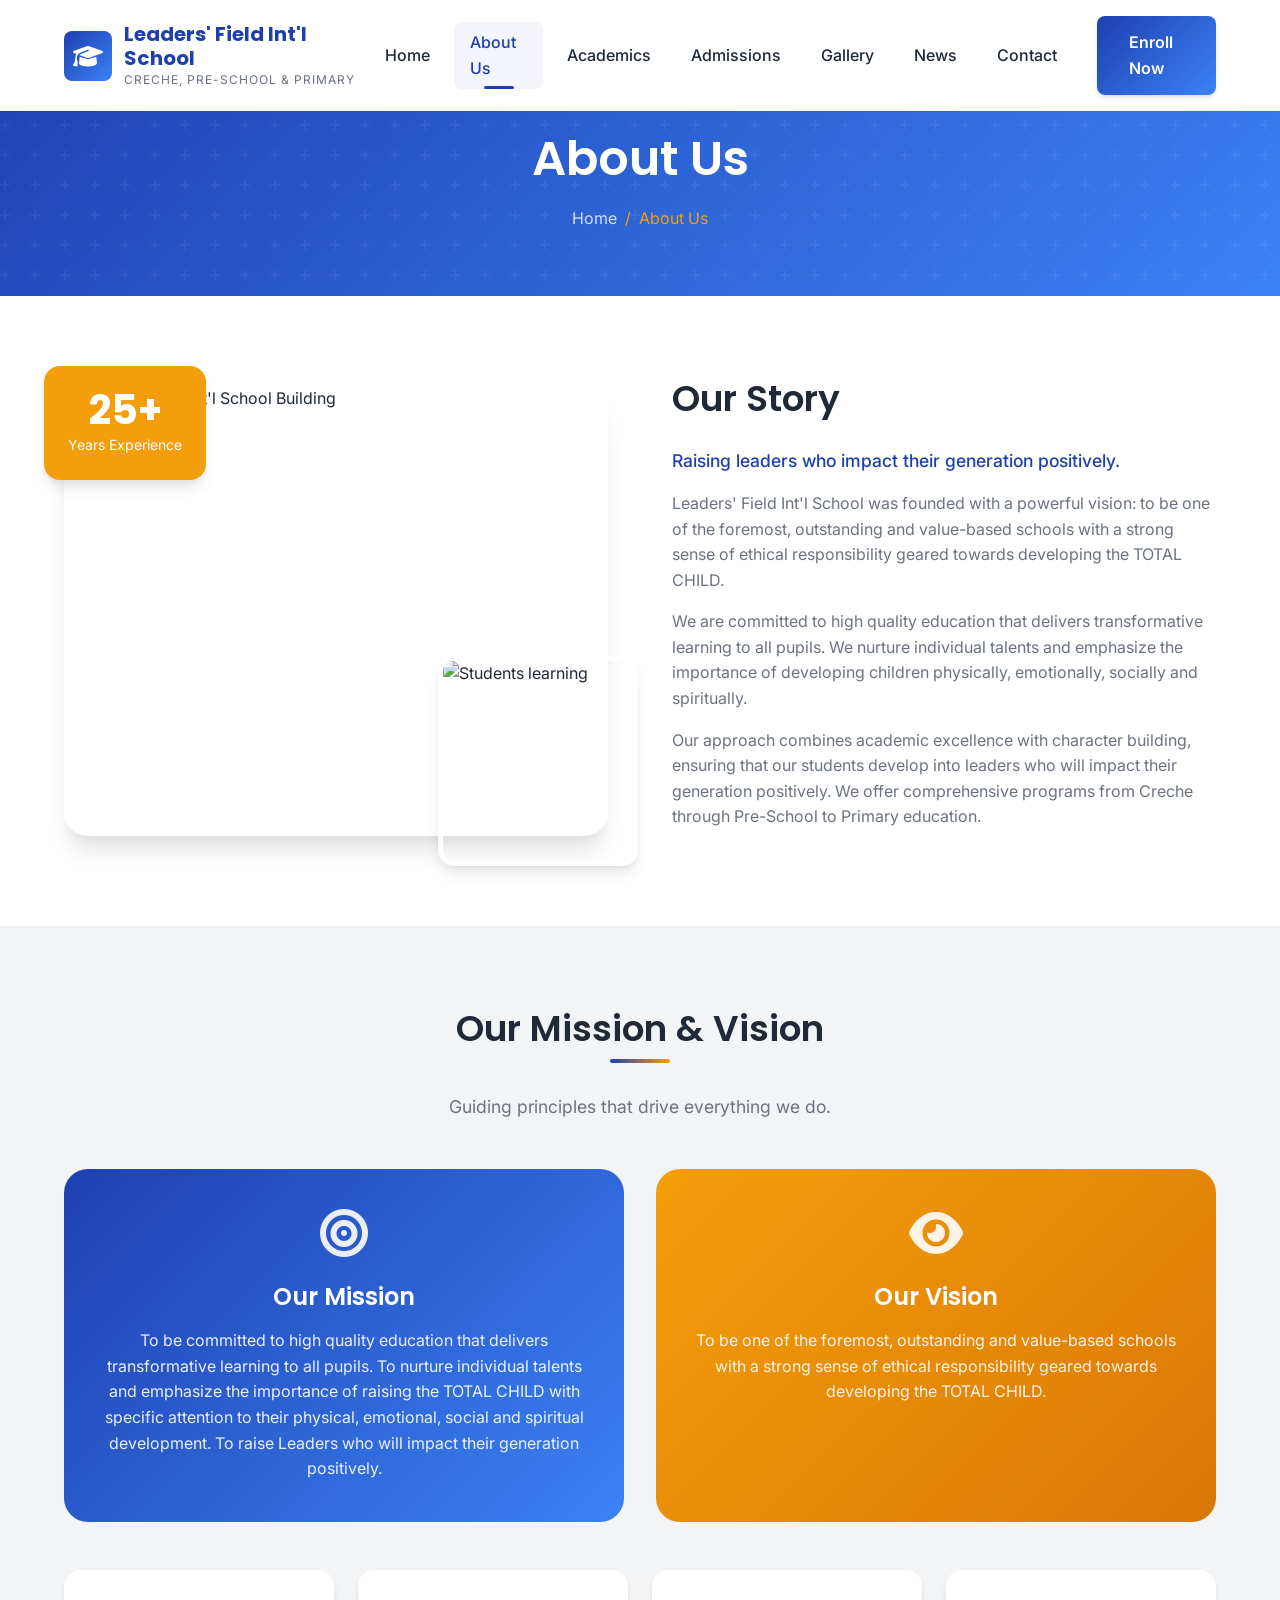
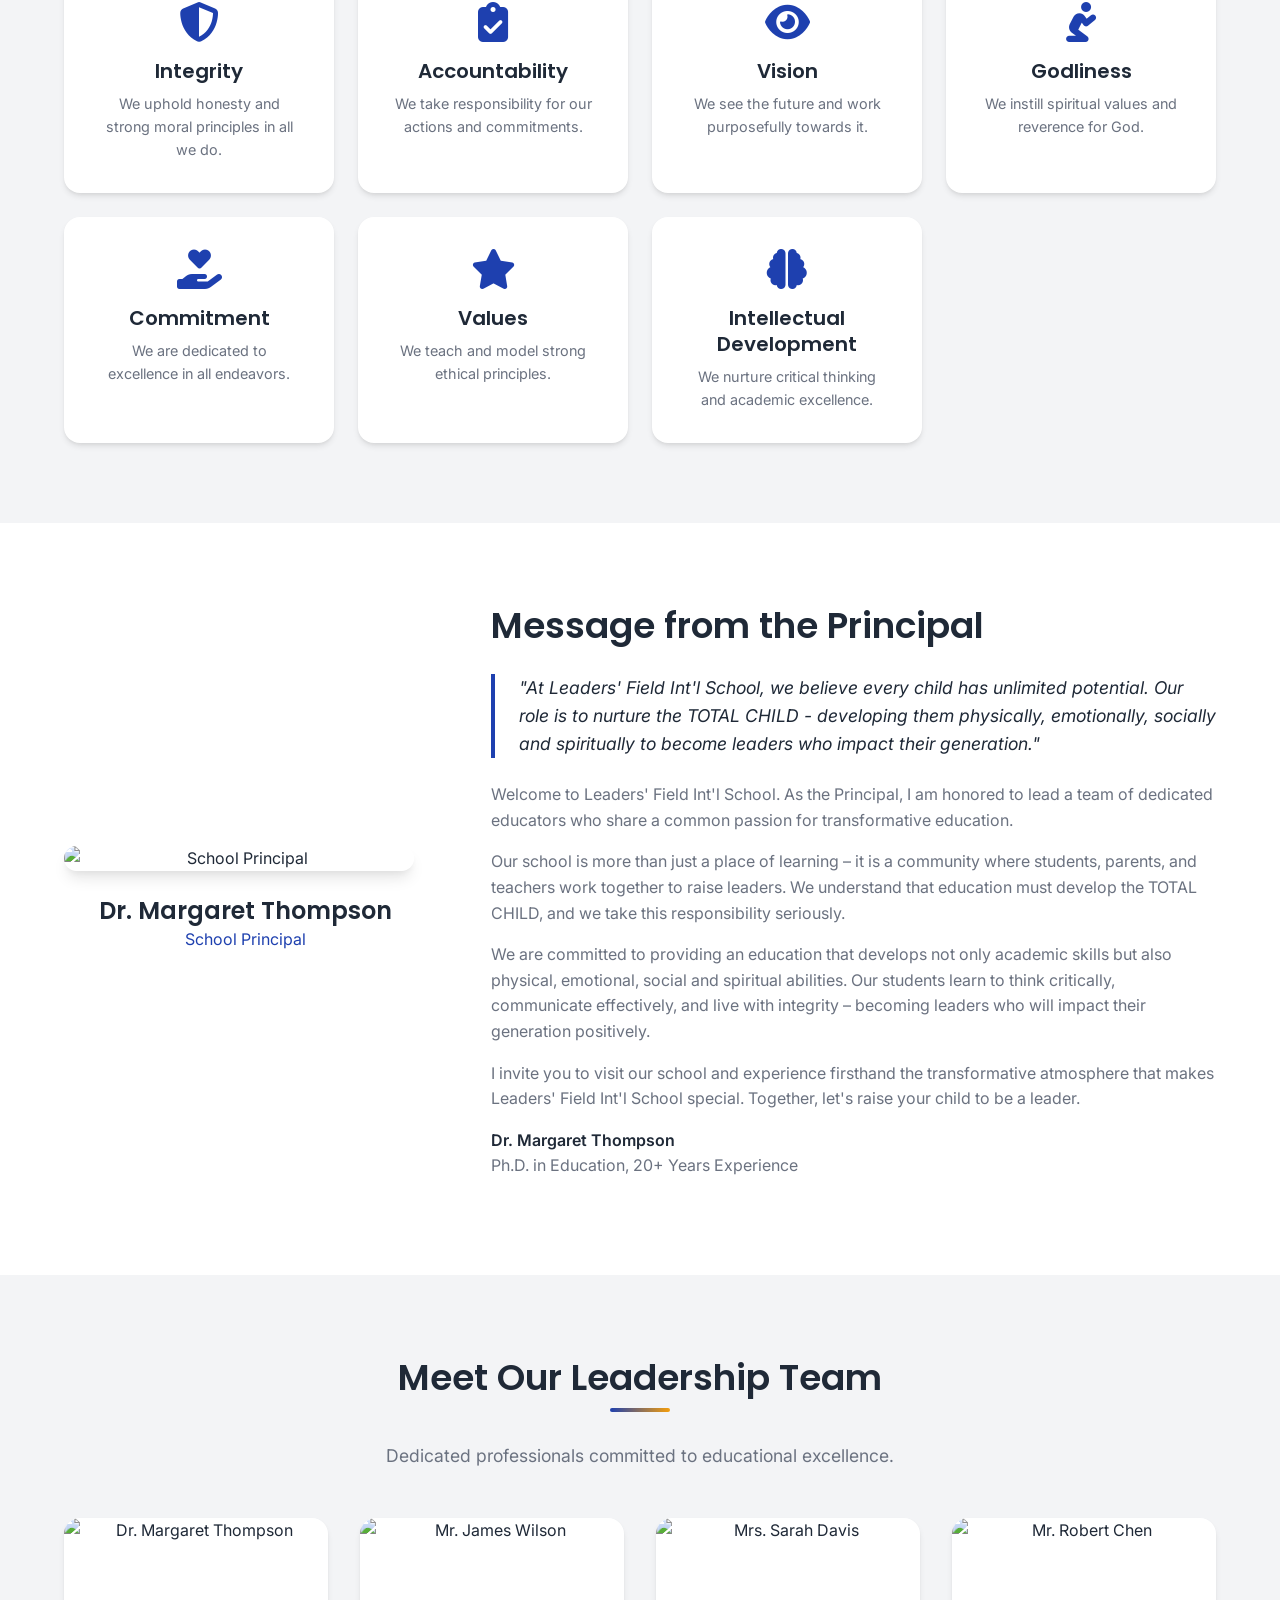
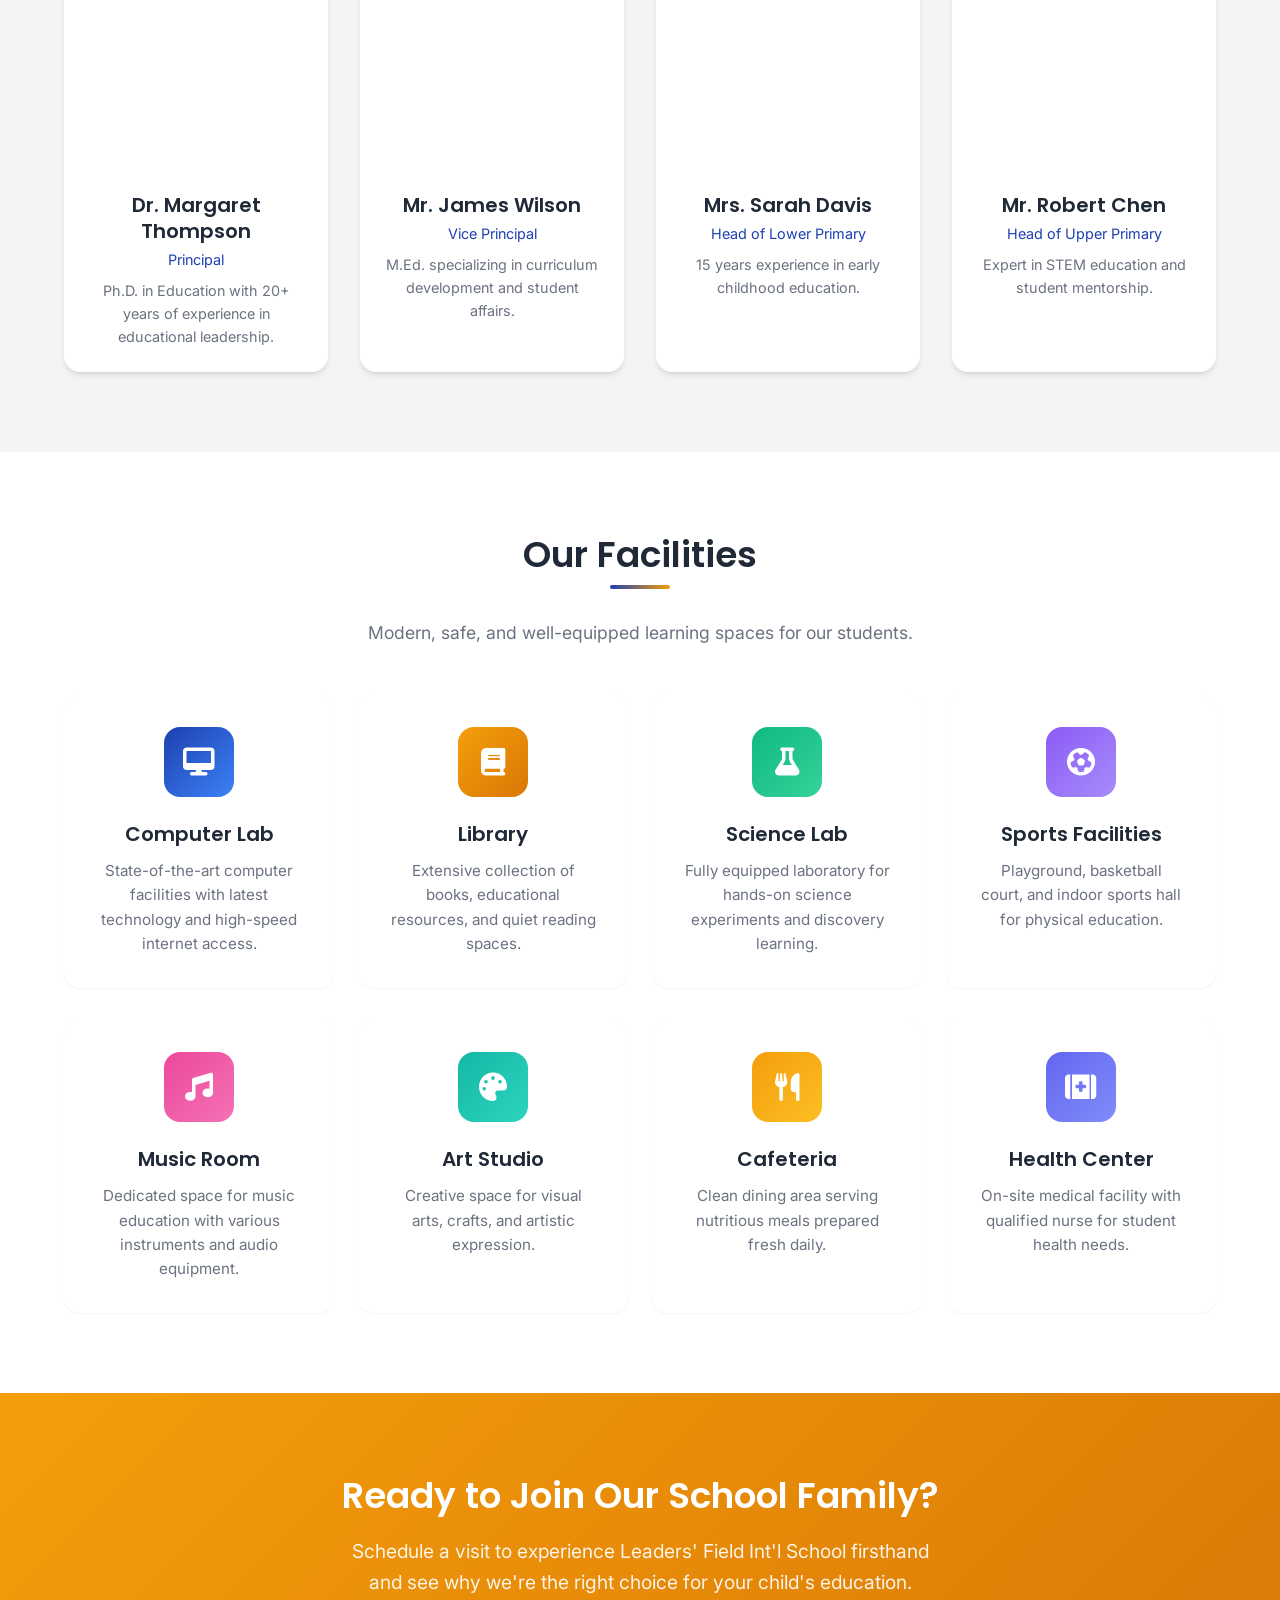
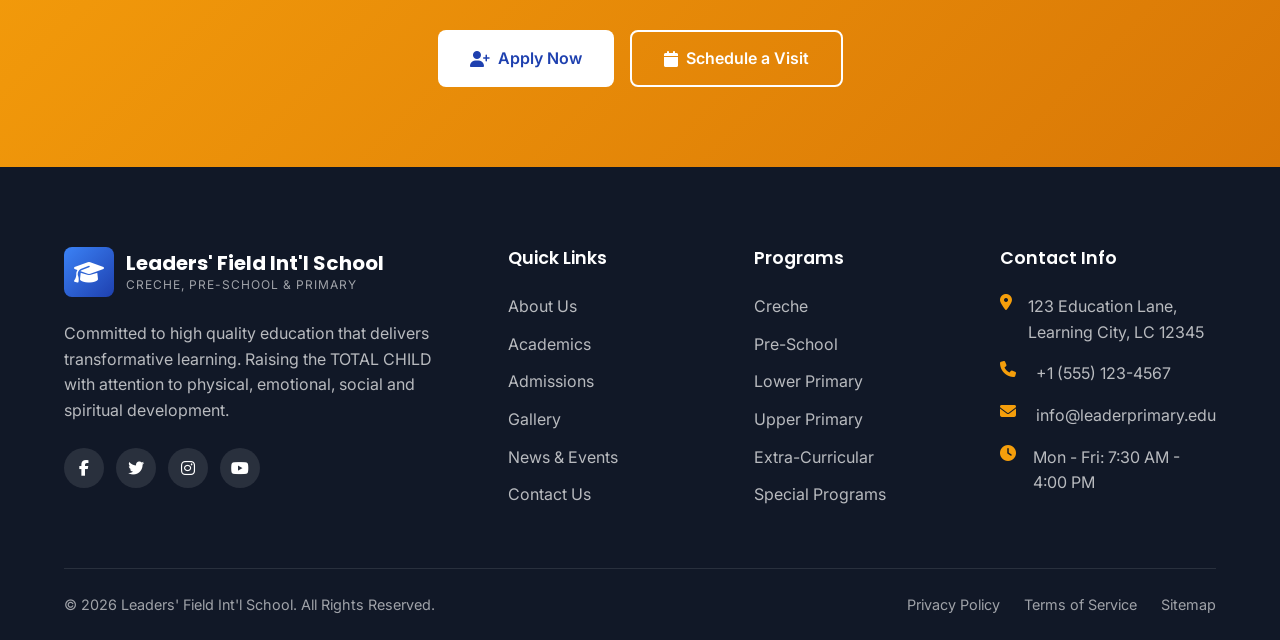
==== about.html @ 369ba378 "first commit" ====
<!DOCTYPE html>
<html lang="en">
<head>
    <meta charset="UTF-8">
    <meta name="viewport" content="width=device-width, initial-scale=1.0">
    <meta name="description" content="Learn about Leaders' Field Int'l School - Our mission, vision, core values, and commitment to developing the TOTAL CHILD.">
    
    <title>About Us - Leaders' Field Int'l School</title>
    
    <!-- Favicon -->
    <link rel="icon" type="image/png" href="data:image/svg+xml,<svg xmlns='http://www.w3.org/2000/svg' viewBox='0 0 100 100'><text y='.9em' font-size='90'>🎓</text></svg>">
    
    <!-- Google Fonts -->
    <link rel="preconnect" href="https://fonts.googleapis.com">
    <link rel="preconnect" href="https://fonts.gstatic.com" crossorigin>
    <link href="https://fonts.googleapis.com/css2?family=Inter:wght@400;500;600;700&family=Poppins:wght@400;500;600;700;800&display=swap" rel="stylesheet">
    
    <!-- Font Awesome Icons -->
    <link rel="stylesheet" href="https://cdnjs.cloudflare.com/ajax/libs/font-awesome/6.4.2/css/all.min.css">
    
    <!-- Stylesheets -->
    <link rel="stylesheet" href="css/style.css">
    <link rel="stylesheet" href="css/responsive.css">
</head>
<body>
    <!-- Header -->
    <header class="header">
        <div class="container">
            <a href="index.html" class="logo">
                <div class="logo-icon">
                    <i class="fas fa-graduation-cap"></i>
                </div>
                <div class="logo-text">
                    <span class="school-name">Leaders' Field Int'l School</span>
                    <span class="tagline">Creche, Pre-School & Primary</span>
                </div>
            </a>
            
            <nav class="nav-menu">
                <a href="index.html" class="nav-link">Home</a>
                <a href="about.html" class="nav-link active">About Us</a>
                <a href="academics.html" class="nav-link">Academics</a>
                <a href="admissions.html" class="nav-link">Admissions</a>
                <a href="gallery.html" class="nav-link">Gallery</a>
                <a href="news.html" class="nav-link">News</a>
                <a href="contact.html" class="nav-link">Contact</a>
                <div class="nav-cta">
                    <a href="admissions.html" class="btn btn-primary">Enroll Now</a>
                </div>
            </nav>
            
            <button class="mobile-menu-toggle" aria-label="Toggle Menu">
                <span></span>
                <span></span>
                <span></span>
            </button>
        </div>
    </header>
    
    <!-- Page Header -->
    <section class="page-header">
        <div class="container">
            <h1>About Us</h1>
            <div class="breadcrumb">
                <a href="index.html">Home</a>
                <span>/</span>
                <span>About Us</span>
            </div>
        </div>
    </section>
    
    <!-- About Introduction -->
    <section class="section about-intro">
        <div class="container">
            <div class="about-preview" style="display: grid; grid-template-columns: 1fr 1fr; gap: 4rem; align-items: center;">
                <div class="about-images">
                    <div class="about-img-main">
                        <img src="https://images.unsplash.com/photo-1580582932707-520aed937b7b?ixlib=rb-4.0.3&auto=format&fit=crop&w=800&q=80" alt="Leaders' Field Int'l School Building">
                    </div>
                    <div class="about-img-secondary">
                        <img src="https://images.unsplash.com/photo-1509062522246-3755977927d7?ixlib=rb-4.0.3&auto=format&fit=crop&w=400&q=80" alt="Students learning">
                    </div>
                    <div class="experience-badge">
                        <div class="years">25+</div>
                        <div class="text">Years Experience</div>
                    </div>
                </div>
                
                <div class="about-content">
                    <h2>Our Story</h2>
                    <p class="lead">Raising leaders who impact their generation positively.</p>
                    <p>
                        Leaders' Field Int'l School was founded with a powerful vision: to be one of the foremost, outstanding and value-based schools with a strong sense of ethical responsibility geared towards developing the TOTAL CHILD.
                    </p>
                    <p>
                        We are committed to high quality education that delivers transformative learning to all pupils. We nurture individual talents and emphasize the importance of developing children physically, emotionally, socially and spiritually.
                    </p>
                    <p>
                        Our approach combines academic excellence with character building, ensuring that our students develop into leaders who will impact their generation positively. We offer comprehensive programs from Creche through Pre-School to Primary education.
                    </p>
                </div>
            </div>
        </div>
    </section>
    
    <!-- Mission & Vision -->
    <section class="section bg-light">
        <div class="container">
            <div class="section-header">
                <h2>Our Mission & Vision</h2>
                <p>Guiding principles that drive everything we do.</p>
            </div>
            
            <div class="mission-vision">
                <div class="mission-card">
                    <i class="fas fa-bullseye"></i>
                    <h3>Our Mission</h3>
                    <p>To be committed to high quality education that delivers transformative learning to all pupils. To nurture individual talents and emphasize the importance of raising the TOTAL CHILD with specific attention to their physical, emotional, social and spiritual development. To raise Leaders who will impact their generation positively.</p>
                </div>
                
                <div class="vision-card">
                    <i class="fas fa-eye"></i>
                    <h3>Our Vision</h3>
                    <p>To be one of the foremost, outstanding and value-based schools with a strong sense of ethical responsibility geared towards developing the TOTAL CHILD.</p>
                </div>
            </div>
            
            <div class="values-grid">
                <div class="value-card">
                    <i class="fas fa-shield-alt"></i>
                    <h4>Integrity</h4>
                    <p>We uphold honesty and strong moral principles in all we do.</p>
                </div>
                <div class="value-card">
                    <i class="fas fa-clipboard-check"></i>
                    <h4>Accountability</h4>
                    <p>We take responsibility for our actions and commitments.</p>
                </div>
                <div class="value-card">
                    <i class="fas fa-eye"></i>
                    <h4>Vision</h4>
                    <p>We see the future and work purposefully towards it.</p>
                </div>
                <div class="value-card">
                    <i class="fas fa-pray"></i>
                    <h4>Godliness</h4>
                    <p>We instill spiritual values and reverence for God.</p>
                </div>
                <div class="value-card">
                    <i class="fas fa-hand-holding-heart"></i>
                    <h4>Commitment</h4>
                    <p>We are dedicated to excellence in all endeavors.</p>
                </div>
                <div class="value-card">
                    <i class="fas fa-star"></i>
                    <h4>Values</h4>
                    <p>We teach and model strong ethical principles.</p>
                </div>
                <div class="value-card">
                    <i class="fas fa-brain"></i>
                    <h4>Intellectual Development</h4>
                    <p>We nurture critical thinking and academic excellence.</p>
                </div>
            </div>
        </div>
    </section>
    
    <!-- Principal's Message -->
    <section class="section">
        <div class="container">
            <div style="display: grid; grid-template-columns: 1fr 2fr; gap: 4rem; align-items: center;">
                <div style="text-align: center;">
                    <img src="https://images.unsplash.com/photo-1573496359142-b8d87734a5a2?ixlib=rb-4.0.3&auto=format&fit=crop&w=400&q=80" alt="School Principal" style="border-radius: 1rem; box-shadow: var(--shadow-lg); width: 100%; max-width: 350px;">
                    <h3 style="margin-top: 1.5rem;">Dr. Margaret Thompson</h3>
                    <p style="color: var(--primary-color); margin: 0;">School Principal</p>
                </div>
                
                <div>
                    <h2>Message from the Principal</h2>
                    <p style="font-size: 1.1rem; font-style: italic; color: var(--text-dark); margin: 1.5rem 0; padding-left: 1.5rem; border-left: 4px solid var(--primary-color);">
                        "At Leaders' Field Int'l School, we believe every child has unlimited potential. Our role is to nurture the TOTAL CHILD - developing them physically, emotionally, socially and spiritually to become leaders who impact their generation."
                    </p>
                    <p>
                        Welcome to Leaders' Field Int'l School. As the Principal, I am honored to lead a team of dedicated educators who share a common passion for transformative education.
                    </p>
                    <p>
                        Our school is more than just a place of learning – it is a community where students, parents, and teachers work together to raise leaders. We understand that education must develop the TOTAL CHILD, and we take this responsibility seriously.
                    </p>
                    <p>
                        We are committed to providing an education that develops not only academic skills but also physical, emotional, social and spiritual abilities. Our students learn to think critically, communicate effectively, and live with integrity – becoming leaders who will impact their generation positively.
                    </p>
                    <p>
                        I invite you to visit our school and experience firsthand the transformative atmosphere that makes Leaders' Field Int'l School special. Together, let's raise your child to be a leader.
                    </p>
                    <p style="font-weight: 600; color: var(--text-dark);">
                        Dr. Margaret Thompson<br>
                        <span style="font-weight: 400; color: var(--text-light);">Ph.D. in Education, 20+ Years Experience</span>
                    </p>
                </div>
            </div>
        </div>
    </section>
    
    <!-- Our Team -->
    <section class="section bg-light">
        <div class="container">
            <div class="section-header">
                <h2>Meet Our Leadership Team</h2>
                <p>Dedicated professionals committed to educational excellence.</p>
            </div>
            
            <div class="team-grid">
                <div class="team-card">
                    <div class="team-image">
                        <img src="https://images.unsplash.com/photo-1573496359142-b8d87734a5a2?ixlib=rb-4.0.3&auto=format&fit=crop&w=400&q=80" alt="Dr. Margaret Thompson">
                    </div>
                    <div class="team-info">
                        <h4>Dr. Margaret Thompson</h4>
                        <p class="position">Principal</p>
                        <p>Ph.D. in Education with 20+ years of experience in educational leadership.</p>
                    </div>
                </div>
                
                <div class="team-card">
                    <div class="team-image">
                        <img src="https://images.unsplash.com/photo-1507003211169-0a1dd7228f2d?ixlib=rb-4.0.3&auto=format&fit=crop&w=400&q=80" alt="Mr. James Wilson">
                    </div>
                    <div class="team-info">
                        <h4>Mr. James Wilson</h4>
                        <p class="position">Vice Principal</p>
                        <p>M.Ed. specializing in curriculum development and student affairs.</p>
                    </div>
                </div>
                
                <div class="team-card">
                    <div class="team-image">
                        <img src="https://images.unsplash.com/photo-1580489944761-15a19d654956?ixlib=rb-4.0.3&auto=format&fit=crop&w=400&q=80" alt="Mrs. Sarah Davis">
                    </div>
                    <div class="team-info">
                        <h4>Mrs. Sarah Davis</h4>
                        <p class="position">Head of Lower Primary</p>
                        <p>15 years experience in early childhood education.</p>
                    </div>
                </div>
                
                <div class="team-card">
                    <div class="team-image">
                        <img src="https://images.unsplash.com/photo-1472099645785-5658abf4ff4e?ixlib=rb-4.0.3&auto=format&fit=crop&w=400&q=80" alt="Mr. Robert Chen">
                    </div>
                    <div class="team-info">
                        <h4>Mr. Robert Chen</h4>
                        <p class="position">Head of Upper Primary</p>
                        <p>Expert in STEM education and student mentorship.</p>
                    </div>
                </div>
            </div>
        </div>
    </section>
    
    <!-- Facilities -->
    <section class="section">
        <div class="container">
            <div class="section-header">
                <h2>Our Facilities</h2>
                <p>Modern, safe, and well-equipped learning spaces for our students.</p>
            </div>
            
            <div class="features-grid">
                <div class="feature-card">
                    <div class="feature-icon">
                        <i class="fas fa-desktop"></i>
                    </div>
                    <h3>Computer Lab</h3>
                    <p>State-of-the-art computer facilities with latest technology and high-speed internet access.</p>
                </div>
                
                <div class="feature-card">
                    <div class="feature-icon" style="background: linear-gradient(135deg, var(--secondary-color), var(--secondary-dark));">
                        <i class="fas fa-book"></i>
                    </div>
                    <h3>Library</h3>
                    <p>Extensive collection of books, educational resources, and quiet reading spaces.</p>
                </div>
                
                <div class="feature-card">
                    <div class="feature-icon" style="background: linear-gradient(135deg, var(--accent-color), var(--accent-light));">
                        <i class="fas fa-flask"></i>
                    </div>
                    <h3>Science Lab</h3>
                    <p>Fully equipped laboratory for hands-on science experiments and discovery learning.</p>
                </div>
                
                <div class="feature-card">
                    <div class="feature-icon" style="background: linear-gradient(135deg, #8b5cf6, #a78bfa);">
                        <i class="fas fa-futbol"></i>
                    </div>
                    <h3>Sports Facilities</h3>
                    <p>Playground, basketball court, and indoor sports hall for physical education.</p>
                </div>
            </div>
            
            <div class="features-grid" style="margin-top: 2rem;">
                <div class="feature-card">
                    <div class="feature-icon" style="background: linear-gradient(135deg, #ec4899, #f472b6);">
                        <i class="fas fa-music"></i>
                    </div>
                    <h3>Music Room</h3>
                    <p>Dedicated space for music education with various instruments and audio equipment.</p>
                </div>
                
                <div class="feature-card">
                    <div class="feature-icon" style="background: linear-gradient(135deg, #14b8a6, #2dd4bf);">
                        <i class="fas fa-palette"></i>
                    </div>
                    <h3>Art Studio</h3>
                    <p>Creative space for visual arts, crafts, and artistic expression.</p>
                </div>
                
                <div class="feature-card">
                    <div class="feature-icon" style="background: linear-gradient(135deg, #f59e0b, #fbbf24);">
                        <i class="fas fa-utensils"></i>
                    </div>
                    <h3>Cafeteria</h3>
                    <p>Clean dining area serving nutritious meals prepared fresh daily.</p>
                </div>
                
                <div class="feature-card">
                    <div class="feature-icon" style="background: linear-gradient(135deg, #6366f1, #818cf8);">
                        <i class="fas fa-first-aid"></i>
                    </div>
                    <h3>Health Center</h3>
                    <p>On-site medical facility with qualified nurse for student health needs.</p>
                </div>
            </div>
        </div>
    </section>
    
    <!-- CTA Section -->
    <section class="cta-section">
        <div class="container">
            <h2>Ready to Join Our School Family?</h2>
            <p>Schedule a visit to experience Leaders' Field Int'l School firsthand and see why we're the right choice for your child's education.</p>
            <div class="cta-buttons">
                <a href="admissions.html" class="btn btn-white">
                    <i class="fas fa-user-plus"></i>
                    Apply Now
                </a>
                <a href="contact.html" class="btn btn-outline" style="border-color: white; color: white;">
                    <i class="fas fa-calendar"></i>
                    Schedule a Visit
                </a>
            </div>
        </div>
    </section>
    
    <!-- Footer -->
    <footer class="footer">
        <div class="container">
            <div class="footer-main">
                <div class="footer-brand">
                    <a href="index.html" class="logo">
                        <div class="logo-icon">
                            <i class="fas fa-graduation-cap"></i>
                        </div>
                        <div class="logo-text">
                            <span class="school-name">Leaders' Field Int'l School</span>
                            <span class="tagline">Creche, Pre-School & Primary</span>
                        </div>
                    </a>
                    <p>Committed to high quality education that delivers transformative learning. Raising the TOTAL CHILD with attention to physical, emotional, social and spiritual development.</p>
                    <div class="footer-social">
                        <a href="#" aria-label="Facebook"><i class="fab fa-facebook-f"></i></a>
                        <a href="#" aria-label="Twitter"><i class="fab fa-twitter"></i></a>
                        <a href="#" aria-label="Instagram"><i class="fab fa-instagram"></i></a>
                        <a href="#" aria-label="YouTube"><i class="fab fa-youtube"></i></a>
                    </div>
                </div>
                
                <div class="footer-column">
                    <h4>Quick Links</h4>
                    <ul class="footer-links">
                        <li><a href="about.html">About Us</a></li>
                        <li><a href="academics.html">Academics</a></li>
                        <li><a href="admissions.html">Admissions</a></li>
                        <li><a href="gallery.html">Gallery</a></li>
                        <li><a href="news.html">News & Events</a></li>
                        <li><a href="contact.html">Contact Us</a></li>
                    </ul>
                </div>
                
                <div class="footer-column">
                    <h4>Programs</h4>
                    <ul class="footer-links">
                        <li><a href="academics.html">Creche</a></li>
                        <li><a href="academics.html">Pre-School</a></li>
                        <li><a href="academics.html">Lower Primary</a></li>
                        <li><a href="academics.html">Upper Primary</a></li>
                        <li><a href="academics.html">Extra-Curricular</a></li>
                        <li><a href="academics.html">Special Programs</a></li>
                    </ul>
                </div>
                
                <div class="footer-column">
                    <h4>Contact Info</h4>
                    <div class="footer-contact-item">
                        <i class="fas fa-map-marker-alt"></i>
                        <span>123 Education Lane, Learning City, LC 12345</span>
                    </div>
                    <div class="footer-contact-item">
                        <i class="fas fa-phone"></i>
                        <span>+1 (555) 123-4567</span>
                    </div>
                    <div class="footer-contact-item">
                        <i class="fas fa-envelope"></i>
                        <span>info@leaderprimary.edu</span>
                    </div>
                    <div class="footer-contact-item">
                        <i class="fas fa-clock"></i>
                        <span>Mon - Fri: 7:30 AM - 4:00 PM</span>
                    </div>
                </div>
            </div>
            
            <div class="footer-bottom">
                <p>&copy; 2026 Leaders' Field Int'l School. All Rights Reserved.</p>
                <div class="footer-bottom-links">
                    <a href="#">Privacy Policy</a>
                    <a href="#">Terms of Service</a>
                    <a href="#">Sitemap</a>
                </div>
            </div>
        </div>
    </footer>
    
    <!-- Scroll to Top Button -->
    <button class="scroll-top" aria-label="Scroll to top">
        <i class="fas fa-arrow-up"></i>
    </button>
    
    <!-- JavaScript -->
    <script src="js/main.js"></script>
</body>
</html>
---- css/style.css ----
/* ============================================
   LEADERS' FIELD INT'L SCHOOL - Main Stylesheet
   Creche, Pre-School & Primary
   ============================================ */

/* CSS Variables */
:root {
    --primary-color: #1e40af;
    --primary-dark: #1e3a8a;
    --primary-light: #3b82f6;
    --secondary-color: #f59e0b;
    --secondary-dark: #d97706;
    --accent-color: #10b981;
    --accent-light: #34d399;
    --text-dark: #1f2937;
    --text-light: #6b7280;
    --text-white: #ffffff;
    --bg-light: #f3f4f6;
    --bg-white: #ffffff;
    --bg-dark: #111827;
    --border-color: #e5e7eb;
    --shadow-sm: 0 1px 2px 0 rgba(0, 0, 0, 0.05);
    --shadow-md: 0 4px 6px -1px rgba(0, 0, 0, 0.1), 0 2px 4px -1px rgba(0, 0, 0, 0.06);
    --shadow-lg: 0 10px 15px -3px rgba(0, 0, 0, 0.1), 0 4px 6px -2px rgba(0, 0, 0, 0.05);
    --shadow-xl: 0 20px 25px -5px rgba(0, 0, 0, 0.1), 0 10px 10px -5px rgba(0, 0, 0, 0.04);
    --radius-sm: 0.375rem;
    --radius-md: 0.5rem;
    --radius-lg: 1rem;
    --radius-xl: 1.5rem;
    --radius-full: 9999px;
    --transition-fast: 0.15s ease;
    --transition-normal: 0.3s ease;
    --transition-slow: 0.5s ease;
}

/* Reset & Base Styles */
*, *::before, *::after {
    margin: 0;
    padding: 0;
    box-sizing: border-box;
}

html {
    scroll-behavior: smooth;
    font-size: 16px;
}

body {
    font-family: 'Inter', -apple-system, BlinkMacSystemFont, 'Segoe UI', Roboto, sans-serif;
    line-height: 1.6;
    color: var(--text-dark);
    background-color: var(--bg-white);
    overflow-x: hidden;
}

h1, h2, h3, h4, h5, h6 {
    font-family: 'Poppins', sans-serif;
    font-weight: 600;
    line-height: 1.3;
    color: var(--text-dark);
}

h1 { font-size: 3rem; }
h2 { font-size: 2.25rem; }
h3 { font-size: 1.5rem; }
h4 { font-size: 1.25rem; }

p {
    margin-bottom: 1rem;
    color: var(--text-light);
}

a {
    text-decoration: none;
    color: inherit;
    transition: var(--transition-fast);
}

img {
    max-width: 100%;
    height: auto;
    display: block;
}

ul, ol {
    list-style: none;
}

button {
    cursor: pointer;
    font-family: inherit;
    border: none;
    outline: none;
}

input, textarea, select {
    font-family: inherit;
    font-size: inherit;
}

/* Container */
.container {
    max-width: 1200px;
    margin: 0 auto;
    padding: 0 1.5rem;
}

/* Section Styles */
.section {
    padding: 5rem 0;
}

.section-header {
    text-align: center;
    margin-bottom: 3rem;
}

.section-header h2 {
    margin-bottom: 1rem;
    position: relative;
    display: inline-block;
}

.section-header h2::after {
    content: '';
    position: absolute;
    bottom: -10px;
    left: 50%;
    transform: translateX(-50%);
    width: 60px;
    height: 4px;
    background: linear-gradient(90deg, var(--primary-color), var(--secondary-color));
    border-radius: var(--radius-full);
}

.section-header p {
    max-width: 600px;
    margin: 1.5rem auto 0;
    font-size: 1.1rem;
}

/* Buttons */
.btn {
    display: inline-flex;
    align-items: center;
    justify-content: center;
    gap: 0.5rem;
    padding: 0.875rem 2rem;
    font-size: 1rem;
    font-weight: 600;
    border-radius: var(--radius-md);
    transition: var(--transition-normal);
    cursor: pointer;
}

.btn-primary {
    background: linear-gradient(135deg, var(--primary-color), var(--primary-light));
    color: var(--text-white);
    box-shadow: var(--shadow-md);
}

.btn-primary:hover {
    transform: translateY(-2px);
    box-shadow: var(--shadow-lg);
}

.btn-secondary {
    background: var(--secondary-color);
    color: var(--text-white);
}

.btn-secondary:hover {
    background: var(--secondary-dark);
    transform: translateY(-2px);
}

.btn-outline {
    background: transparent;
    border: 2px solid var(--primary-color);
    color: var(--primary-color);
}

.btn-outline:hover {
    background: var(--primary-color);
    color: var(--text-white);
}

.btn-white {
    background: var(--bg-white);
    color: var(--primary-color);
}

.btn-white:hover {
    background: var(--bg-light);
    transform: translateY(-2px);
}

/* ============================================
   HEADER & NAVIGATION
   ============================================ */
.header {
    position: fixed;
    top: 0;
    left: 0;
    right: 0;
    z-index: 1000;
    background: var(--bg-white);
    box-shadow: var(--shadow-sm);
    transition: var(--transition-normal);
}

.header.scrolled {
    box-shadow: var(--shadow-md);
}

.header .container {
    display: flex;
    align-items: center;
    justify-content: space-between;
    padding-top: 1rem;
    padding-bottom: 1rem;
}

.logo {
    display: flex;
    align-items: center;
    gap: 0.75rem;
}

.logo-icon {
    width: 50px;
    height: 50px;
    background: linear-gradient(135deg, var(--primary-color), var(--primary-light));
    border-radius: var(--radius-md);
    display: flex;
    align-items: center;
    justify-content: center;
    color: white;
    font-size: 1.5rem;
}

.logo-text {
    display: flex;
    flex-direction: column;
}

.logo-text .school-name {
    font-family: 'Poppins', sans-serif;
    font-size: 1.25rem;
    font-weight: 700;
    color: var(--primary-color);
    line-height: 1.2;
}

.logo-text .tagline {
    font-size: 0.75rem;
    color: var(--text-light);
    text-transform: uppercase;
    letter-spacing: 1px;
}

.nav-menu {
    display: flex;
    align-items: center;
    gap: 0.5rem;
}

.nav-link {
    padding: 0.5rem 1rem;
    font-weight: 500;
    color: var(--text-dark);
    border-radius: var(--radius-md);
    position: relative;
}

.nav-link:hover,
.nav-link.active {
    color: var(--primary-color);
    background: rgba(30, 64, 175, 0.05);
}

.nav-link.active::after {
    content: '';
    position: absolute;
    bottom: 0;
    left: 50%;
    transform: translateX(-50%);
    width: 30px;
    height: 3px;
    background: var(--primary-color);
    border-radius: var(--radius-full);
}

.nav-cta {
    margin-left: 1rem;
}

.mobile-menu-toggle {
    display: none;
    flex-direction: column;
    gap: 5px;
    padding: 0.5rem;
    background: none;
}

.mobile-menu-toggle span {
    display: block;
    width: 25px;
    height: 3px;
    background: var(--text-dark);
    border-radius: var(--radius-full);
    transition: var(--transition-fast);
}

/* ============================================
   HERO SECTION
   ============================================ */
.hero {
    position: relative;
    min-height: 100vh;
    display: flex;
    align-items: center;
    background: linear-gradient(135deg, #1e3a8a 0%, #3b82f6 50%, #60a5fa 100%);
    overflow: hidden;
    padding-top: 80px;
}

.hero::before {
    content: '';
    position: absolute;
    top: 0;
    left: 0;
    right: 0;
    bottom: 0;
    background: url("data:image/svg+xml,%3Csvg width='60' height='60' viewBox='0 0 60 60' xmlns='http://www.w3.org/2000/svg'%3E%3Cg fill='none' fill-rule='evenodd'%3E%3Cg fill='%23ffffff' fill-opacity='0.05'%3E%3Cpath d='M36 34v-4h-2v4h-4v2h4v4h2v-4h4v-2h-4zm0-30V0h-2v4h-4v2h4v4h2V6h4V4h-4zM6 34v-4H4v4H0v2h4v4h2v-4h4v-2H6zM6 4V0H4v4H0v2h4v4h2V6h4V4H6z'/%3E%3C/g%3E%3C/g%3E%3C/svg%3E");
    opacity: 0.5;
}

.hero-shapes {
    position: absolute;
    top: 0;
    left: 0;
    right: 0;
    bottom: 0;
    overflow: hidden;
    pointer-events: none;
}

.hero-shape {
    position: absolute;
    border-radius: 50%;
    opacity: 0.1;
    animation: float 6s ease-in-out infinite;
}

.hero-shape:nth-child(1) {
    width: 300px;
    height: 300px;
    background: var(--secondary-color);
    top: 10%;
    right: -100px;
    animation-delay: 0s;
}

.hero-shape:nth-child(2) {
    width: 200px;
    height: 200px;
    background: var(--accent-color);
    bottom: 20%;
    left: -50px;
    animation-delay: 2s;
}

.hero-shape:nth-child(3) {
    width: 150px;
    height: 150px;
    background: white;
    top: 50%;
    right: 20%;
    animation-delay: 4s;
}

@keyframes float {
    0%, 100% { transform: translateY(0) rotate(0deg); }
    50% { transform: translateY(-20px) rotate(10deg); }
}

.hero .container {
    position: relative;
    z-index: 1;
    display: grid;
    grid-template-columns: 1fr 1fr;
    gap: 3rem;
    align-items: center;
}

.hero-content {
    color: white;
}

.hero-badge {
    display: inline-flex;
    align-items: center;
    gap: 0.5rem;
    background: rgba(255, 255, 255, 0.2);
    padding: 0.5rem 1rem;
    border-radius: var(--radius-full);
    font-size: 0.875rem;
    margin-bottom: 1.5rem;
    backdrop-filter: blur(10px);
}

.hero-badge i {
    color: var(--secondary-color);
}

.hero h1 {
    font-size: 3.5rem;
    color: white;
    margin-bottom: 1.5rem;
    line-height: 1.2;
}

.hero h1 span {
    color: var(--secondary-color);
}

.hero-description {
    font-size: 1.25rem;
    color: rgba(255, 255, 255, 0.9);
    margin-bottom: 2rem;
    max-width: 500px;
}

.hero-buttons {
    display: flex;
    gap: 1rem;
    flex-wrap: wrap;
}

.hero-stats {
    display: flex;
    gap: 2rem;
    margin-top: 3rem;
    padding-top: 2rem;
    border-top: 1px solid rgba(255, 255, 255, 0.2);
}

.stat-item {
    text-align: center;
}

.stat-number {
    font-family: 'Poppins', sans-serif;
    font-size: 2.5rem;
    font-weight: 700;
    color: white;
    line-height: 1;
}

.stat-label {
    font-size: 0.875rem;
    color: rgba(255, 255, 255, 0.8);
    margin-top: 0.25rem;
}

.hero-image {
    position: relative;
}

.hero-image-wrapper {
    position: relative;
    border-radius: var(--radius-xl);
    overflow: hidden;
    box-shadow: var(--shadow-xl);
}

.hero-image img {
    width: 100%;
    height: 500px;
    object-fit: cover;
}

.hero-image-badge {
    position: absolute;
    bottom: -20px;
    left: -20px;
    background: white;
    padding: 1.5rem;
    border-radius: var(--radius-lg);
    box-shadow: var(--shadow-lg);
    display: flex;
    align-items: center;
    gap: 1rem;
}

.hero-image-badge i {
    font-size: 2rem;
    color: var(--accent-color);
}

.hero-image-badge .badge-text {
    font-weight: 600;
    color: var(--text-dark);
}

.hero-image-badge .badge-subtext {
    font-size: 0.875rem;
    color: var(--text-light);
}

/* ============================================
   FEATURES SECTION
   ============================================ */
.features {
    background: var(--bg-light);
}

.features-grid {
    display: grid;
    grid-template-columns: repeat(4, 1fr);
    gap: 1.5rem;
}

.feature-card {
    background: white;
    padding: 2rem;
    border-radius: var(--radius-lg);
    text-align: center;
    box-shadow: var(--shadow-sm);
    transition: var(--transition-normal);
}

.feature-card:hover {
    transform: translateY(-5px);
    box-shadow: var(--shadow-lg);
}

.feature-icon {
    width: 70px;
    height: 70px;
    margin: 0 auto 1.5rem;
    background: linear-gradient(135deg, var(--primary-color), var(--primary-light));
    border-radius: var(--radius-lg);
    display: flex;
    align-items: center;
    justify-content: center;
    font-size: 1.75rem;
    color: white;
}

.feature-card:nth-child(2) .feature-icon {
    background: linear-gradient(135deg, var(--secondary-color), var(--secondary-dark));
}

.feature-card:nth-child(3) .feature-icon {
    background: linear-gradient(135deg, var(--accent-color), var(--accent-light));
}

.feature-card:nth-child(4) .feature-icon {
    background: linear-gradient(135deg, #8b5cf6, #a78bfa);
}

.feature-card h3 {
    margin-bottom: 0.75rem;
    font-size: 1.25rem;
}

.feature-card p {
    font-size: 0.95rem;
    margin-bottom: 0;
}

/* ============================================
   ABOUT PREVIEW SECTION
   ============================================ */
.about-preview .container {
    display: grid;
    grid-template-columns: 1fr 1fr;
    gap: 4rem;
    align-items: center;
}

.about-images {
    position: relative;
}

.about-img-main {
    border-radius: var(--radius-xl);
    overflow: hidden;
    box-shadow: var(--shadow-xl);
}

.about-img-main img {
    width: 100%;
    height: 450px;
    object-fit: cover;
}

.about-img-secondary {
    position: absolute;
    bottom: -30px;
    right: -30px;
    width: 200px;
    border-radius: var(--radius-lg);
    overflow: hidden;
    box-shadow: var(--shadow-lg);
    border: 5px solid white;
}

.about-img-secondary img {
    width: 100%;
    height: 200px;
    object-fit: cover;
}

.experience-badge {
    position: absolute;
    top: -20px;
    left: -20px;
    background: var(--secondary-color);
    color: white;
    padding: 1.5rem;
    border-radius: var(--radius-lg);
    text-align: center;
    box-shadow: var(--shadow-lg);
}

.experience-badge .years {
    font-family: 'Poppins', sans-serif;
    font-size: 2.5rem;
    font-weight: 700;
    line-height: 1;
}

.experience-badge .text {
    font-size: 0.875rem;
    margin-top: 0.25rem;
}

.about-content h2 {
    margin-bottom: 1.5rem;
}

.about-content .lead {
    font-size: 1.1rem;
    color: var(--primary-color);
    font-weight: 500;
    margin-bottom: 1rem;
}

.about-features {
    margin: 2rem 0;
}

.about-feature-item {
    display: flex;
    align-items: flex-start;
    gap: 1rem;
    margin-bottom: 1.25rem;
}

.about-feature-item i {
    width: 30px;
    height: 30px;
    background: rgba(16, 185, 129, 0.1);
    color: var(--accent-color);
    border-radius: 50%;
    display: flex;
    align-items: center;
    justify-content: center;
    font-size: 0.875rem;
    flex-shrink: 0;
    margin-top: 0.25rem;
}

.about-feature-item span {
    font-weight: 500;
    color: var(--text-dark);
}

/* ============================================
   PROGRAMS SECTION
   ============================================ */
.programs {
    background: var(--bg-light);
}

.programs-grid {
    display: grid;
    grid-template-columns: repeat(3, 1fr);
    gap: 2rem;
}

.program-card {
    background: white;
    border-radius: var(--radius-xl);
    overflow: hidden;
    box-shadow: var(--shadow-md);
    transition: var(--transition-normal);
}

.program-card:hover {
    transform: translateY(-10px);
    box-shadow: var(--shadow-xl);
}

.program-image {
    height: 200px;
    overflow: hidden;
}

.program-image img {
    width: 100%;
    height: 100%;
    object-fit: cover;
    transition: var(--transition-slow);
}

.program-card:hover .program-image img {
    transform: scale(1.1);
}

.program-content {
    padding: 1.5rem;
}

.program-level {
    display: inline-block;
    padding: 0.25rem 0.75rem;
    background: rgba(30, 64, 175, 0.1);
    color: var(--primary-color);
    font-size: 0.75rem;
    font-weight: 600;
    border-radius: var(--radius-full);
    margin-bottom: 0.75rem;
}

.program-content h3 {
    margin-bottom: 0.75rem;
}

.program-content p {
    font-size: 0.95rem;
    margin-bottom: 1rem;
}

.program-link {
    display: inline-flex;
    align-items: center;
    gap: 0.5rem;
    color: var(--primary-color);
    font-weight: 600;
}

.program-link:hover {
    gap: 0.75rem;
}

/* ============================================
   STATS SECTION
   ============================================ */
.stats-section {
    background: linear-gradient(135deg, var(--primary-color), var(--primary-light));
    color: white;
    padding: 4rem 0;
}

.stats-grid {
    display: grid;
    grid-template-columns: repeat(4, 1fr);
    gap: 2rem;
    text-align: center;
}

.stats-item {
    padding: 1.5rem;
}

.stats-item i {
    font-size: 2.5rem;
    margin-bottom: 1rem;
    opacity: 0.9;
}

.stats-item .number {
    font-family: 'Poppins', sans-serif;
    font-size: 3rem;
    font-weight: 700;
    line-height: 1;
    margin-bottom: 0.5rem;
}

.stats-item .label {
    font-size: 1rem;
    opacity: 0.9;
}

/* ============================================
   TESTIMONIALS SECTION
   ============================================ */
.testimonials-slider {
    max-width: 800px;
    margin: 0 auto;
}

.testimonial-card {
    background: white;
    padding: 2.5rem;
    border-radius: var(--radius-xl);
    box-shadow: var(--shadow-lg);
    text-align: center;
}

.testimonial-quote {
    font-size: 1.25rem;
    font-style: italic;
    color: var(--text-dark);
    margin-bottom: 1.5rem;
    line-height: 1.8;
}

.testimonial-quote i {
    font-size: 2rem;
    color: var(--primary-light);
    opacity: 0.3;
    display: block;
    margin-bottom: 1rem;
}

.testimonial-author {
    display: flex;
    align-items: center;
    justify-content: center;
    gap: 1rem;
}

.testimonial-avatar {
    width: 60px;
    height: 60px;
    border-radius: 50%;
    object-fit: cover;
}

.testimonial-info h4 {
    font-size: 1.1rem;
    margin-bottom: 0.25rem;
}

.testimonial-info span {
    font-size: 0.875rem;
    color: var(--text-light);
}

/* ============================================
   NEWS & EVENTS SECTION
   ============================================ */
.news-grid {
    display: grid;
    grid-template-columns: repeat(3, 1fr);
    gap: 2rem;
}

.news-card {
    background: white;
    border-radius: var(--radius-lg);
    overflow: hidden;
    box-shadow: var(--shadow-md);
    transition: var(--transition-normal);
}

.news-card:hover {
    transform: translateY(-5px);
    box-shadow: var(--shadow-lg);
}

.news-image {
    height: 200px;
    overflow: hidden;
}

.news-image img {
    width: 100%;
    height: 100%;
    object-fit: cover;
    transition: var(--transition-slow);
}

.news-card:hover .news-image img {
    transform: scale(1.05);
}

.news-content {
    padding: 1.5rem;
}

.news-meta {
    display: flex;
    align-items: center;
    gap: 1rem;
    margin-bottom: 0.75rem;
    font-size: 0.85rem;
    color: var(--text-light);
}

.news-meta i {
    color: var(--primary-color);
}

.news-content h3 {
    font-size: 1.2rem;
    margin-bottom: 0.75rem;
    transition: var(--transition-fast);
}

.news-card:hover .news-content h3 {
    color: var(--primary-color);
}

.news-content p {
    font-size: 0.95rem;
    margin-bottom: 1rem;
}

.news-link {
    color: var(--primary-color);
    font-weight: 600;
    display: inline-flex;
    align-items: center;
    gap: 0.5rem;
}

.news-link:hover {
    gap: 0.75rem;
}

/* ============================================
   CTA SECTION
   ============================================ */
.cta-section {
    background: linear-gradient(135deg, var(--secondary-color), var(--secondary-dark));
    padding: 5rem 0;
    text-align: center;
    color: white;
}

.cta-section h2 {
    color: white;
    margin-bottom: 1rem;
}

.cta-section p {
    color: rgba(255, 255, 255, 0.9);
    font-size: 1.2rem;
    margin-bottom: 2rem;
    max-width: 600px;
    margin-left: auto;
    margin-right: auto;
}

.cta-buttons {
    display: flex;
    gap: 1rem;
    justify-content: center;
    flex-wrap: wrap;
}

/* ============================================
   FOOTER
   ============================================ */
.footer {
    background: var(--bg-dark);
    color: white;
    padding-top: 5rem;
}

.footer-main {
    display: grid;
    grid-template-columns: 2fr 1fr 1fr 1fr;
    gap: 3rem;
    padding-bottom: 3rem;
    border-bottom: 1px solid rgba(255, 255, 255, 0.1);
}

.footer-brand .logo {
    margin-bottom: 1.5rem;
}

.footer-brand .logo-icon {
    background: linear-gradient(135deg, var(--primary-light), var(--primary-color));
}

.footer-brand .logo-text .school-name {
    color: white;
}

.footer-brand .logo-text .tagline {
    color: rgba(255, 255, 255, 0.6);
}

.footer-brand p {
    color: rgba(255, 255, 255, 0.7);
    margin-bottom: 1.5rem;
}

.footer-social {
    display: flex;
    gap: 0.75rem;
}

.footer-social a {
    width: 40px;
    height: 40px;
    background: rgba(255, 255, 255, 0.1);
    border-radius: 50%;
    display: flex;
    align-items: center;
    justify-content: center;
    color: white;
    transition: var(--transition-fast);
}

.footer-social a:hover {
    background: var(--primary-color);
    transform: translateY(-3px);
}

.footer-column h4 {
    color: white;
    font-size: 1.1rem;
    margin-bottom: 1.5rem;
}

.footer-links li {
    margin-bottom: 0.75rem;
}

.footer-links a {
    color: rgba(255, 255, 255, 0.7);
    transition: var(--transition-fast);
}

.footer-links a:hover {
    color: var(--secondary-color);
    padding-left: 5px;
}

.footer-contact-item {
    display: flex;
    gap: 1rem;
    margin-bottom: 1rem;
    color: rgba(255, 255, 255, 0.7);
}

.footer-contact-item i {
    color: var(--secondary-color);
    width: 20px;
}

.footer-bottom {
    padding: 1.5rem 0;
    display: flex;
    justify-content: space-between;
    align-items: center;
    flex-wrap: wrap;
    gap: 1rem;
}

.footer-bottom p {
    color: rgba(255, 255, 255, 0.6);
    margin-bottom: 0;
    font-size: 0.9rem;
}

.footer-bottom-links {
    display: flex;
    gap: 1.5rem;
}

.footer-bottom-links a {
    color: rgba(255, 255, 255, 0.6);
    font-size: 0.9rem;
}

.footer-bottom-links a:hover {
    color: var(--secondary-color);
}

/* ============================================
   PAGE HEADER (Inner Pages)
   ============================================ */
.page-header {
    background: linear-gradient(135deg, var(--primary-color), var(--primary-light));
    padding: 8rem 0 4rem;
    text-align: center;
    position: relative;
    overflow: hidden;
}

.page-header::before {
    content: '';
    position: absolute;
    top: 0;
    left: 0;
    right: 0;
    bottom: 0;
    background: url("data:image/svg+xml,%3Csvg width='60' height='60' viewBox='0 0 60 60' xmlns='http://www.w3.org/2000/svg'%3E%3Cg fill='none' fill-rule='evenodd'%3E%3Cg fill='%23ffffff' fill-opacity='0.05'%3E%3Cpath d='M36 34v-4h-2v4h-4v2h4v4h2v-4h4v-2h-4zm0-30V0h-2v4h-4v2h4v4h2V6h4V4h-4zM6 34v-4H4v4H0v2h4v4h2v-4h4v-2H6zM6 4V0H4v4H0v2h4v4h2V6h4V4H6z'/%3E%3C/g%3E%3C/g%3E%3C/svg%3E");
}

.page-header h1 {
    color: white;
    margin-bottom: 1rem;
    position: relative;
}

.breadcrumb {
    display: flex;
    justify-content: center;
    gap: 0.5rem;
    color: rgba(255, 255, 255, 0.8);
    position: relative;
}

.breadcrumb a {
    color: rgba(255, 255, 255, 0.8);
}

.breadcrumb a:hover {
    color: white;
}

.breadcrumb span {
    color: var(--secondary-color);
}

/* ============================================
   FORMS
   ============================================ */
.form-group {
    margin-bottom: 1.5rem;
}

.form-group label {
    display: block;
    margin-bottom: 0.5rem;
    font-weight: 500;
    color: var(--text-dark);
}

.form-control {
    width: 100%;
    padding: 0.875rem 1rem;
    border: 2px solid var(--border-color);
    border-radius: var(--radius-md);
    font-size: 1rem;
    transition: var(--transition-fast);
    background: white;
}

.form-control:focus {
    outline: none;
    border-color: var(--primary-color);
    box-shadow: 0 0 0 3px rgba(30, 64, 175, 0.1);
}

textarea.form-control {
    min-height: 150px;
    resize: vertical;
}

.form-row {
    display: grid;
    grid-template-columns: 1fr 1fr;
    gap: 1.5rem;
}

/* ============================================
   CONTACT PAGE
   ============================================ */
.contact-section .container {
    display: grid;
    grid-template-columns: 1fr 1.5fr;
    gap: 4rem;
}

.contact-info-card {
    background: linear-gradient(135deg, var(--primary-color), var(--primary-light));
    padding: 2.5rem;
    border-radius: var(--radius-xl);
    color: white;
}

.contact-info-card h3 {
    color: white;
    margin-bottom: 1rem;
}

.contact-info-card > p {
    color: rgba(255, 255, 255, 0.9);
    margin-bottom: 2rem;
}

.contact-info-item {
    display: flex;
    gap: 1rem;
    margin-bottom: 1.5rem;
}

.contact-info-item i {
    width: 45px;
    height: 45px;
    background: rgba(255, 255, 255, 0.2);
    border-radius: 50%;
    display: flex;
    align-items: center;
    justify-content: center;
    font-size: 1.1rem;
    flex-shrink: 0;
}

.contact-info-item h4 {
    color: white;
    font-size: 1rem;
    margin-bottom: 0.25rem;
}

.contact-info-item p {
    color: rgba(255, 255, 255, 0.9);
    margin-bottom: 0;
    font-size: 0.95rem;
}

.contact-social {
    margin-top: 2rem;
    padding-top: 2rem;
    border-top: 1px solid rgba(255, 255, 255, 0.2);
}

.contact-social h4 {
    color: white;
    margin-bottom: 1rem;
}

.contact-social .social-links {
    display: flex;
    gap: 0.75rem;
}

.contact-social .social-links a {
    width: 40px;
    height: 40px;
    background: rgba(255, 255, 255, 0.2);
    border-radius: 50%;
    display: flex;
    align-items: center;
    justify-content: center;
    color: white;
    transition: var(--transition-fast);
}

.contact-social .social-links a:hover {
    background: white;
    color: var(--primary-color);
}

.contact-form-card {
    background: white;
    padding: 2.5rem;
    border-radius: var(--radius-xl);
    box-shadow: var(--shadow-lg);
}

.contact-form-card h3 {
    margin-bottom: 0.5rem;
}

.contact-form-card > p {
    margin-bottom: 2rem;
}

/* Form Messages */
.form-message {
    padding: 1rem;
    border-radius: var(--radius-md);
    margin-bottom: 1.5rem;
    display: none;
}

.form-message.success {
    background: rgba(16, 185, 129, 0.1);
    border: 1px solid var(--accent-color);
    color: var(--accent-color);
    display: block;
}

.form-message.error {
    background: rgba(239, 68, 68, 0.1);
    border: 1px solid #ef4444;
    color: #ef4444;
    display: block;
}

/* ============================================
   ABOUT PAGE
   ============================================ */
.mission-vision {
    display: grid;
    grid-template-columns: 1fr 1fr;
    gap: 2rem;
}

.mission-card,
.vision-card {
    padding: 2.5rem;
    border-radius: var(--radius-xl);
    text-align: center;
}

.mission-card {
    background: linear-gradient(135deg, var(--primary-color), var(--primary-light));
    color: white;
}

.vision-card {
    background: linear-gradient(135deg, var(--secondary-color), var(--secondary-dark));
    color: white;
}

.mission-card i,
.vision-card i {
    font-size: 3rem;
    margin-bottom: 1.5rem;
    opacity: 0.9;
}

.mission-card h3,
.vision-card h3 {
    color: white;
    margin-bottom: 1rem;
}

.mission-card p,
.vision-card p {
    color: rgba(255, 255, 255, 0.9);
    margin-bottom: 0;
}

.values-grid {
    display: grid;
    grid-template-columns: repeat(4, 1fr);
    gap: 1.5rem;
    margin-top: 3rem;
}

.value-card {
    background: white;
    padding: 2rem;
    border-radius: var(--radius-lg);
    text-align: center;
    box-shadow: var(--shadow-md);
    transition: var(--transition-normal);
}

.value-card:hover {
    transform: translateY(-5px);
    box-shadow: var(--shadow-lg);
}

.value-card i {
    font-size: 2.5rem;
    color: var(--primary-color);
    margin-bottom: 1rem;
}

.value-card h4 {
    margin-bottom: 0.5rem;
}

.value-card p {
    font-size: 0.9rem;
    margin-bottom: 0;
}

.team-grid {
    display: grid;
    grid-template-columns: repeat(4, 1fr);
    gap: 2rem;
}

.team-card {
    background: white;
    border-radius: var(--radius-lg);
    overflow: hidden;
    box-shadow: var(--shadow-md);
    text-align: center;
    transition: var(--transition-normal);
}

.team-card:hover {
    transform: translateY(-5px);
    box-shadow: var(--shadow-lg);
}

.team-image {
    height: 250px;
    overflow: hidden;
}

.team-image img {
    width: 100%;
    height: 100%;
    object-fit: cover;
    transition: var(--transition-slow);
}

.team-card:hover .team-image img {
    transform: scale(1.05);
}

.team-info {
    padding: 1.5rem;
}

.team-info h4 {
    margin-bottom: 0.25rem;
}

.team-info .position {
    color: var(--primary-color);
    font-size: 0.9rem;
    margin-bottom: 0.5rem;
}

.team-info p {
    font-size: 0.9rem;
    margin-bottom: 0;
}

/* ============================================
   GALLERY PAGE
   ============================================ */
.gallery-filters {
    display: flex;
    justify-content: center;
    gap: 0.75rem;
    margin-bottom: 2rem;
    flex-wrap: wrap;
}

.filter-btn {
    padding: 0.5rem 1.5rem;
    border: 2px solid var(--border-color);
    border-radius: var(--radius-full);
    background: white;
    color: var(--text-dark);
    font-weight: 500;
    transition: var(--transition-fast);
}

.filter-btn:hover,
.filter-btn.active {
    background: var(--primary-color);
    border-color: var(--primary-color);
    color: white;
}

.gallery-grid {
    display: grid;
    grid-template-columns: repeat(4, 1fr);
    gap: 1.5rem;
}

.gallery-item {
    position: relative;
    border-radius: var(--radius-lg);
    overflow: hidden;
    aspect-ratio: 1;
    cursor: pointer;
}

.gallery-item img {
    width: 100%;
    height: 100%;
    object-fit: cover;
    transition: var(--transition-slow);
}

.gallery-item:hover img {
    transform: scale(1.1);
}

.gallery-overlay {
    position: absolute;
    top: 0;
    left: 0;
    right: 0;
    bottom: 0;
    background: rgba(30, 64, 175, 0.8);
    display: flex;
    align-items: center;
    justify-content: center;
    opacity: 0;
    transition: var(--transition-normal);
}

.gallery-item:hover .gallery-overlay {
    opacity: 1;
}

.gallery-overlay i {
    font-size: 2rem;
    color: white;
}

/* Gallery Modal */
.gallery-modal {
    position: fixed;
    top: 0;
    left: 0;
    right: 0;
    bottom: 0;
    background: rgba(0, 0, 0, 0.9);
    z-index: 2000;
    display: flex;
    align-items: center;
    justify-content: center;
    opacity: 0;
    visibility: hidden;
    transition: var(--transition-normal);
}

.gallery-modal.active {
    opacity: 1;
    visibility: visible;
}

.gallery-modal img {
    max-width: 90%;
    max-height: 90%;
    border-radius: var(--radius-md);
}

.gallery-modal-close {
    position: absolute;
    top: 2rem;
    right: 2rem;
    background: none;
    color: white;
    font-size: 2rem;
    cursor: pointer;
}

/* ============================================
   ACADEMICS PAGE
   ============================================ */
.curriculum-grid {
    display: grid;
    grid-template-columns: repeat(3, 1fr);
    gap: 2rem;
}

.curriculum-card {
    background: white;
    padding: 2rem;
    border-radius: var(--radius-lg);
    box-shadow: var(--shadow-md);
    transition: var(--transition-normal);
    border-top: 4px solid var(--primary-color);
}

.curriculum-card:hover {
    transform: translateY(-5px);
    box-shadow: var(--shadow-lg);
}

.curriculum-card:nth-child(2) {
    border-top-color: var(--secondary-color);
}

.curriculum-card:nth-child(3) {
    border-top-color: var(--accent-color);
}

.curriculum-card i {
    font-size: 2.5rem;
    color: var(--primary-color);
    margin-bottom: 1rem;
}

.curriculum-card:nth-child(2) i {
    color: var(--secondary-color);
}

.curriculum-card:nth-child(3) i {
    color: var(--accent-color);
}

.curriculum-card h3 {
    margin-bottom: 1rem;
}

.curriculum-card ul {
    list-style: none;
}

.curriculum-card ul li {
    padding: 0.5rem 0;
    padding-left: 1.5rem;
    position: relative;
    color: var(--text-light);
}

.curriculum-card ul li::before {
    content: '✓';
    position: absolute;
    left: 0;
    color: var(--accent-color);
    font-weight: bold;
}

/* ============================================
   ADMISSIONS PAGE
   ============================================ */
.admission-steps {
    display: grid;
    grid-template-columns: repeat(4, 1fr);
    gap: 2rem;
    margin-bottom: 4rem;
}

.step-card {
    text-align: center;
    position: relative;
}

.step-card::after {
    content: '';
    position: absolute;
    top: 40px;
    right: -50%;
    width: 100%;
    height: 2px;
    background: var(--border-color);
    z-index: -1;
}

.step-card:last-child::after {
    display: none;
}

.step-number {
    width: 80px;
    height: 80px;
    margin: 0 auto 1.5rem;
    background: linear-gradient(135deg, var(--primary-color), var(--primary-light));
    border-radius: 50%;
    display: flex;
    align-items: center;
    justify-content: center;
    font-family: 'Poppins', sans-serif;
    font-size: 2rem;
    font-weight: 700;
    color: white;
}

.step-card h4 {
    margin-bottom: 0.5rem;
}

.step-card p {
    font-size: 0.9rem;
}

.requirements-card {
    background: var(--bg-light);
    padding: 2.5rem;
    border-radius: var(--radius-xl);
}

.requirements-list {
    display: grid;
    grid-template-columns: 1fr 1fr;
    gap: 1rem;
}

.requirement-item {
    display: flex;
    align-items: center;
    gap: 0.75rem;
    padding: 1rem;
    background: white;
    border-radius: var(--radius-md);
}

.requirement-item i {
    color: var(--accent-color);
}

/* ============================================
   UTILITY CLASSES
   ============================================ */
.text-center { text-align: center; }
.text-primary { color: var(--primary-color); }
.text-secondary { color: var(--secondary-color); }
.bg-light { background: var(--bg-light); }
.bg-primary { background: var(--primary-color); }
.mt-1 { margin-top: 0.5rem; }
.mt-2 { margin-top: 1rem; }
.mt-3 { margin-top: 1.5rem; }
.mt-4 { margin-top: 2rem; }
.mb-1 { margin-bottom: 0.5rem; }
.mb-2 { margin-bottom: 1rem; }
.mb-3 { margin-bottom: 1.5rem; }
.mb-4 { margin-bottom: 2rem; }

/* Scroll to top button */
.scroll-top {
    position: fixed;
    bottom: 2rem;
    right: 2rem;
    width: 50px;
    height: 50px;
    background: var(--primary-color);
    color: white;
    border: none;
    border-radius: 50%;
    display: flex;
    align-items: center;
    justify-content: center;
    font-size: 1.25rem;
    box-shadow: var(--shadow-lg);
    opacity: 0;
    visibility: hidden;
    transition: var(--transition-normal);
    cursor: pointer;
    z-index: 999;
}

.scroll-top.visible {
    opacity: 1;
    visibility: visible;
}

.scroll-top:hover {
    background: var(--primary-dark);
    transform: translateY(-3px);
}

/* Loading animation */
@keyframes pulse {
    0%, 100% { opacity: 1; }
    50% { opacity: 0.5; }
}

@keyframes slideUp {
    from {
        opacity: 0;
        transform: translateY(30px);
    }
    to {
        opacity: 1;
        transform: translateY(0);
    }
}

@keyframes fadeIn {
    from { opacity: 0; }
    to { opacity: 1; }
}

.animate-slideUp {
    animation: slideUp 0.6s ease forwards;
}

.animate-fadeIn {
    animation: fadeIn 0.6s ease forwards;
}
---- css/responsive.css ----
/* ============================================
   RESPONSIVE STYLES
   ============================================ */

/* Large Devices (Desktops, less than 1200px) */
@media (max-width: 1199.98px) {
    .hero h1 {
        font-size: 3rem;
    }

    .features-grid {
        grid-template-columns: repeat(2, 1fr);
    }

    .stats-grid {
        grid-template-columns: repeat(2, 1fr);
    }

    .footer-main {
        grid-template-columns: 1fr 1fr;
        gap: 2rem;
    }

    .team-grid {
        grid-template-columns: repeat(2, 1fr);
    }

    .gallery-grid {
        grid-template-columns: repeat(3, 1fr);
    }

    .admission-steps {
        grid-template-columns: repeat(2, 1fr);
    }

    .step-card::after {
        display: none;
    }
}

/* Medium Devices (Tablets, less than 992px) */
@media (max-width: 991.98px) {
    h1 { font-size: 2.5rem; }
    h2 { font-size: 2rem; }

    .section {
        padding: 4rem 0;
    }

    /* Navigation */
    .nav-menu {
        position: fixed;
        top: 0;
        right: -100%;
        width: 300px;
        height: 100vh;
        background: white;
        flex-direction: column;
        padding: 5rem 2rem 2rem;
        box-shadow: var(--shadow-xl);
        transition: var(--transition-normal);
        z-index: 1001;
    }

    .nav-menu.active {
        right: 0;
    }

    .nav-link {
        width: 100%;
        padding: 1rem;
        text-align: center;
    }

    .nav-cta {
        margin-left: 0;
        margin-top: 1rem;
        width: 100%;
    }

    .nav-cta .btn {
        width: 100%;
    }

    .mobile-menu-toggle {
        display: flex;
        z-index: 1002;
    }

    .mobile-menu-toggle.active span:nth-child(1) {
        transform: rotate(45deg) translate(5px, 6px);
    }

    .mobile-menu-toggle.active span:nth-child(2) {
        opacity: 0;
    }

    .mobile-menu-toggle.active span:nth-child(3) {
        transform: rotate(-45deg) translate(5px, -6px);
    }

    .nav-overlay {
        position: fixed;
        top: 0;
        left: 0;
        right: 0;
        bottom: 0;
        background: rgba(0, 0, 0, 0.5);
        opacity: 0;
        visibility: hidden;
        transition: var(--transition-normal);
        z-index: 1000;
    }

    .nav-overlay.active {
        opacity: 1;
        visibility: visible;
    }

    /* Hero */
    .hero .container {
        grid-template-columns: 1fr;
        text-align: center;
    }

    .hero h1 {
        font-size: 2.5rem;
    }

    .hero-description {
        margin-left: auto;
        margin-right: auto;
    }

    .hero-buttons {
        justify-content: center;
    }

    .hero-stats {
        justify-content: center;
    }

    .hero-image {
        order: -1;
        margin-bottom: 2rem;
    }

    .hero-image img {
        height: 350px;
    }

    .hero-image-badge {
        bottom: -10px;
        left: 50%;
        transform: translateX(-50%);
    }

    /* About Preview */
    .about-preview .container {
        grid-template-columns: 1fr;
    }

    .about-images {
        order: -1;
        margin-bottom: 2rem;
    }

    /* Programs */
    .programs-grid {
        grid-template-columns: repeat(2, 1fr);
    }

    /* News */
    .news-grid {
        grid-template-columns: repeat(2, 1fr);
    }

    /* Footer */
    .footer-main {
        grid-template-columns: 1fr;
        text-align: center;
    }

    .footer-brand .logo {
        justify-content: center;
    }

    .footer-social {
        justify-content: center;
    }

    .footer-contact-item {
        justify-content: center;
    }

    .footer-bottom {
        flex-direction: column;
        text-align: center;
    }

    /* Contact */
    .contact-section .container {
        grid-template-columns: 1fr;
    }

    /* About Page */
    .mission-vision {
        grid-template-columns: 1fr;
    }

    .values-grid {
        grid-template-columns: repeat(2, 1fr);
    }

    /* Curriculum */
    .curriculum-grid {
        grid-template-columns: 1fr;
    }

    /* Requirements */
    .requirements-list {
        grid-template-columns: 1fr;
    }
}

/* Small Devices (Landscape phones, less than 768px) */
@media (max-width: 767.98px) {
    html {
        font-size: 15px;
    }

    h1 { font-size: 2rem; }
    h2 { font-size: 1.75rem; }
    h3 { font-size: 1.25rem; }

    .section {
        padding: 3rem 0;
    }

    .container {
        padding: 0 1rem;
    }

    /* Hero */
    .hero {
        min-height: auto;
        padding: 6rem 0 4rem;
    }

    .hero h1 {
        font-size: 2rem;
    }

    .hero-stats {
        flex-wrap: wrap;
        gap: 1.5rem;
    }

    .stat-item {
        flex: 1 1 40%;
    }

    .hero-image img {
        height: 280px;
    }

    /* Features */
    .features-grid {
        grid-template-columns: 1fr;
    }

    .feature-card {
        padding: 1.5rem;
    }

    /* Programs */
    .programs-grid {
        grid-template-columns: 1fr;
    }

    /* Stats */
    .stats-grid {
        grid-template-columns: 1fr;
        gap: 1.5rem;
    }

    .stats-item .number {
        font-size: 2.5rem;
    }

    /* News */
    .news-grid {
        grid-template-columns: 1fr;
    }

    /* Form */
    .form-row {
        grid-template-columns: 1fr;
    }

    /* Gallery */
    .gallery-grid {
        grid-template-columns: repeat(2, 1fr);
        gap: 1rem;
    }

    /* Team */
    .team-grid {
        grid-template-columns: 1fr;
    }

    /* Values */
    .values-grid {
        grid-template-columns: 1fr;
    }

    /* Admission Steps */
    .admission-steps {
        grid-template-columns: 1fr;
    }

    /* Contact */
    .contact-info-card,
    .contact-form-card {
        padding: 1.5rem;
    }

    /* CTA */
    .cta-section {
        padding: 3rem 0;
    }

    .cta-buttons {
        flex-direction: column;
        align-items: center;
    }

    /* Page Header */
    .page-header {
        padding: 6rem 0 3rem;
    }

    /* Buttons */
    .btn {
        padding: 0.75rem 1.5rem;
        font-size: 0.95rem;
    }

    /* Scroll Top */
    .scroll-top {
        width: 45px;
        height: 45px;
        bottom: 1.5rem;
        right: 1.5rem;
    }
}

/* Extra Small Devices (Portrait phones, less than 576px) */
@media (max-width: 575.98px) {
    html {
        font-size: 14px;
    }

    .hero h1 {
        font-size: 1.75rem;
    }

    .hero-badge {
        font-size: 0.75rem;
        padding: 0.4rem 0.8rem;
    }

    .hero-buttons .btn {
        width: 100%;
    }

    .hero-image-badge {
        padding: 1rem;
    }

    .hero-image-badge i {
        font-size: 1.5rem;
    }

    /* About Images */
    .about-img-secondary {
        width: 150px;
        right: 0;
        bottom: -20px;
    }

    .about-img-secondary img {
        height: 150px;
    }

    .experience-badge {
        padding: 1rem;
        top: 10px;
        left: 10px;
    }

    .experience-badge .years {
        font-size: 2rem;
    }

    /* Testimonials */
    .testimonial-card {
        padding: 1.5rem;
    }

    .testimonial-quote {
        font-size: 1rem;
    }

    .testimonial-author {
        flex-direction: column;
        text-align: center;
    }

    /* Gallery */
    .gallery-filters {
        gap: 0.5rem;
    }

    .filter-btn {
        padding: 0.4rem 1rem;
        font-size: 0.85rem;
    }

    /* Footer */
    .footer {
        padding-top: 3rem;
    }

    .footer-bottom-links {
        flex-direction: column;
        gap: 0.5rem;
    }
}

/* Prefers Reduced Motion */
@media (prefers-reduced-motion: reduce) {
    *,
    *::before,
    *::after {
        animation-duration: 0.01ms !important;
        animation-iteration-count: 1 !important;
        transition-duration: 0.01ms !important;
    }

    html {
        scroll-behavior: auto;
    }
}

/* Print Styles */
@media print {
    .header,
    .footer,
    .scroll-top,
    .hero-shapes,
    .nav-menu,
    .mobile-menu-toggle {
        display: none !important;
    }

    body {
        font-size: 12pt;
        line-height: 1.5;
        color: black;
        background: white;
    }

    .section {
        padding: 1rem 0;
    }

    a {
        text-decoration: underline;
    }

    .btn {
        border: 1px solid black;
        background: none;
        color: black;
    }
}
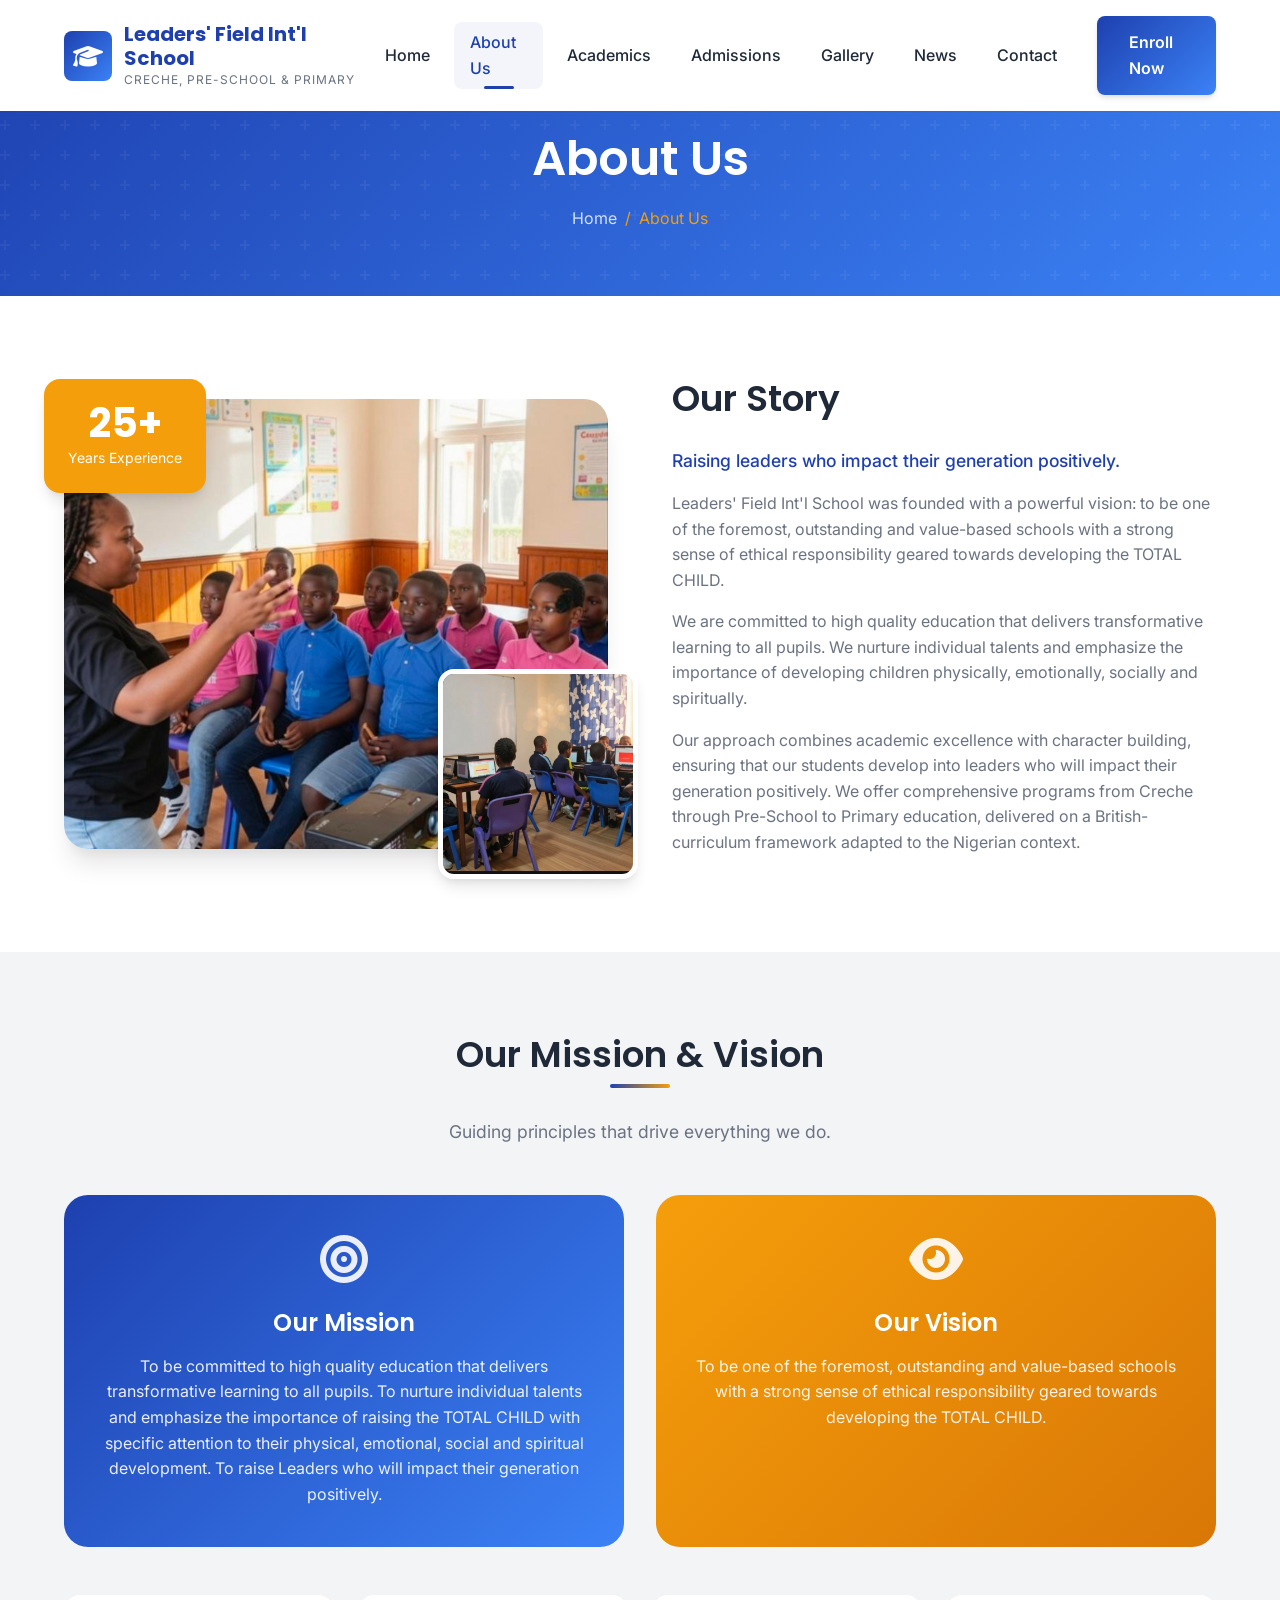
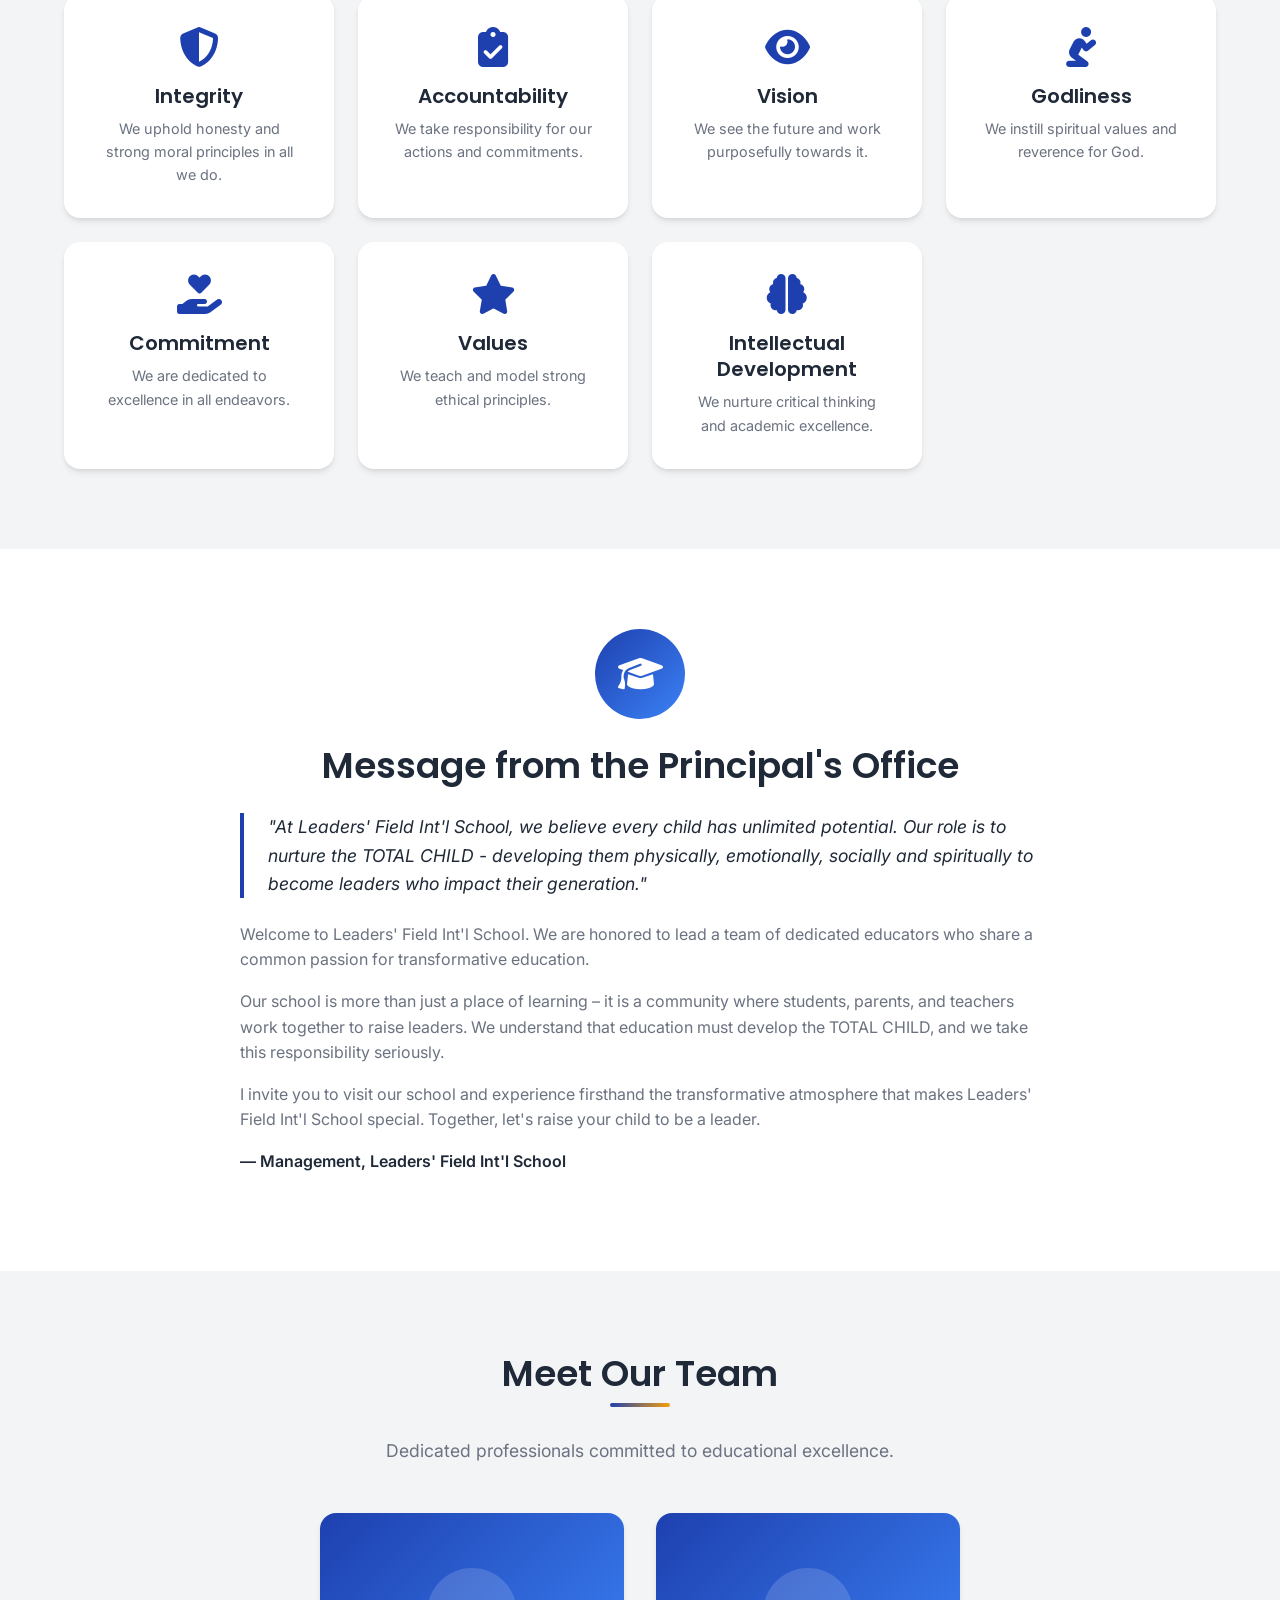
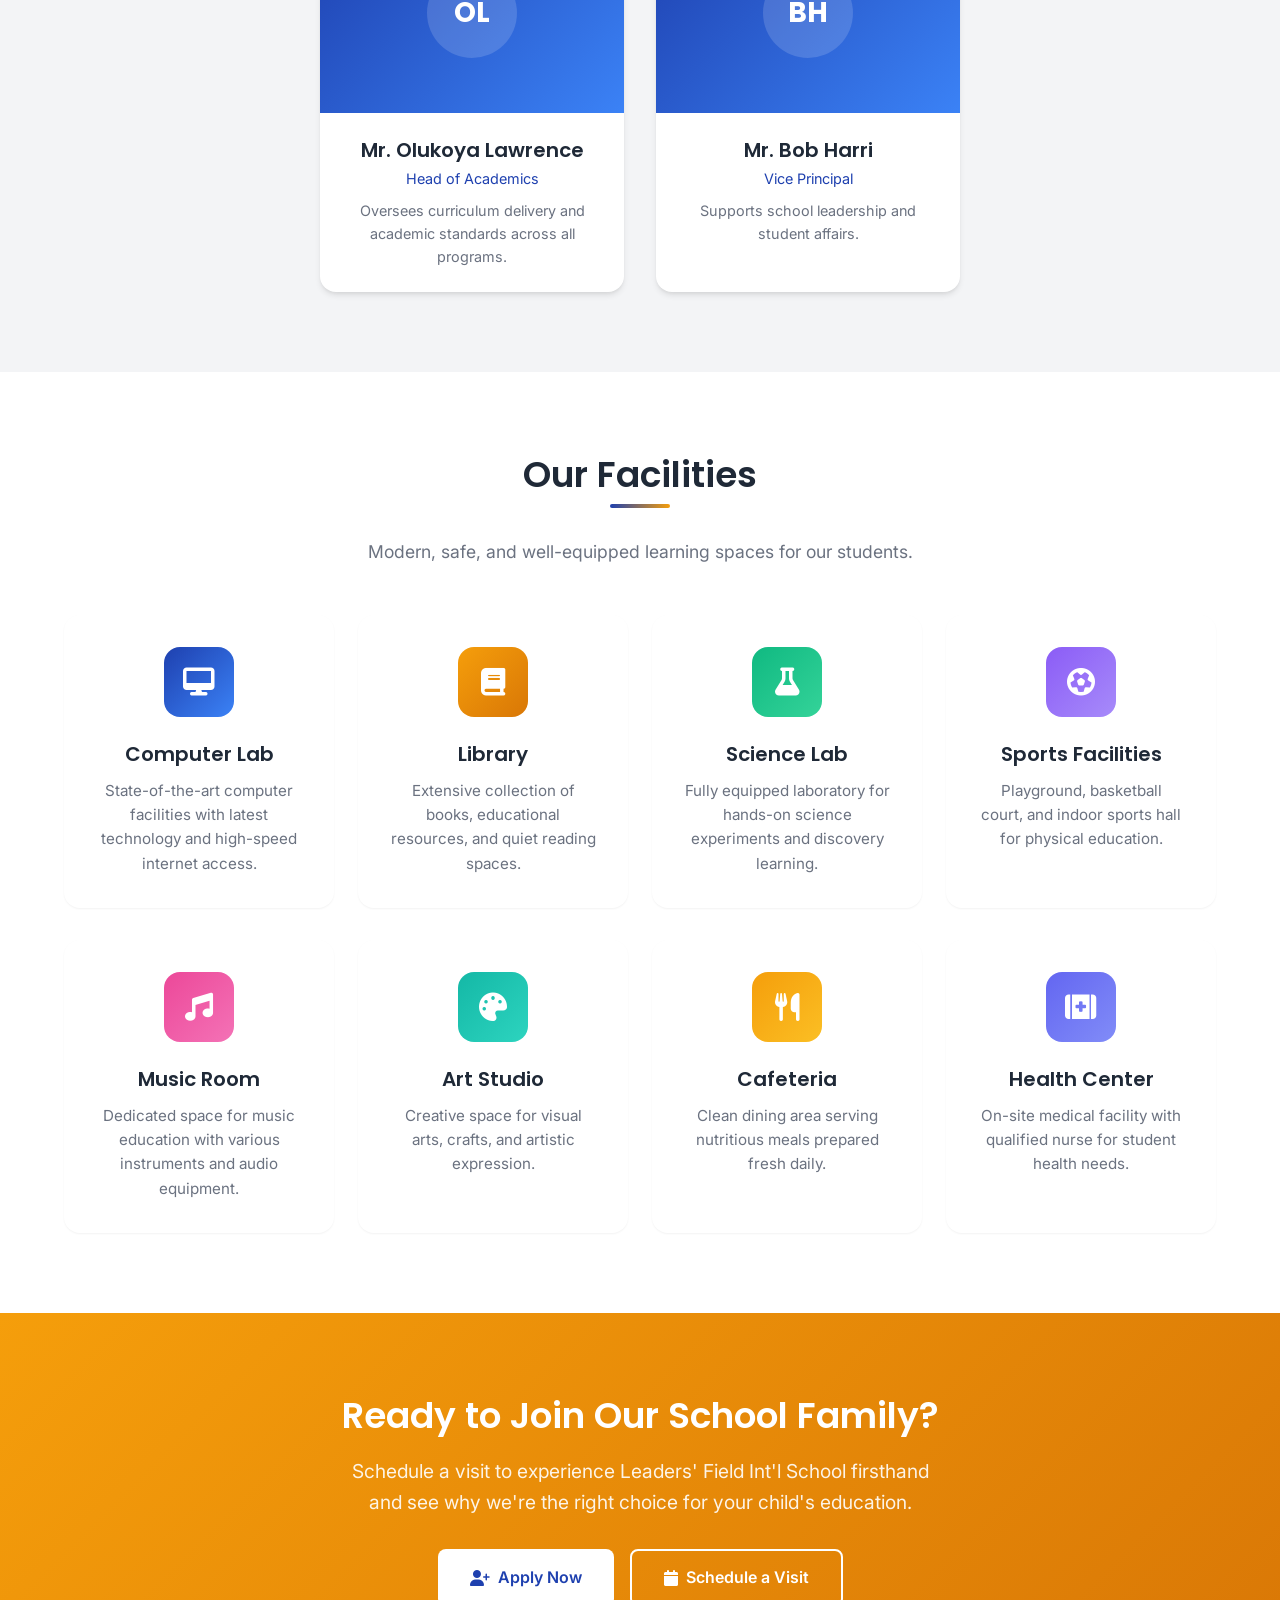
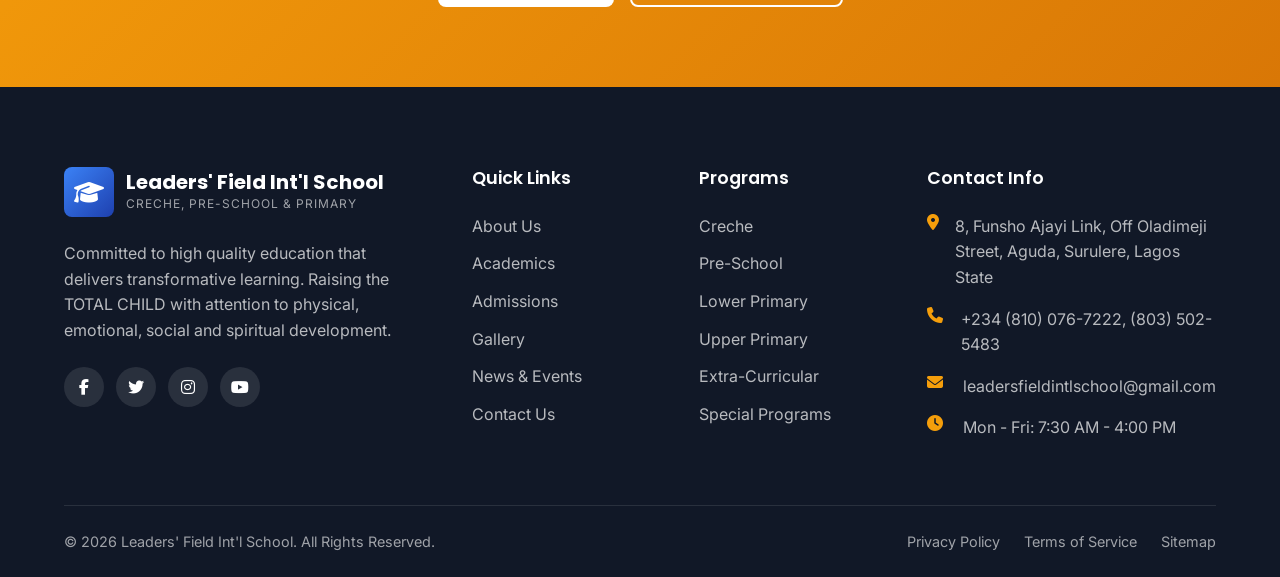
==== commit 83678002: "Localize site for Nigeria, fix staff photo misattribution, remove AI images - Replace real parent/st" ====
--- a/about.html
+++ b/about.html
@@ -4,7 +4,15 @@
     <meta charset="UTF-8">
     <meta name="viewport" content="width=device-width, initial-scale=1.0">
     <meta name="description" content="Learn about Leaders' Field Int'l School - Our mission, vision, core values, and commitment to developing the TOTAL CHILD.">
-    
+
+    <!-- Open Graph -->
+    <meta property="og:title" content="About Us - Leaders' Field Int'l School">
+    <meta property="og:description" content="Our mission, vision, core values, and commitment to developing the TOTAL CHILD.">
+    <meta property="og:type" content="website">
+    <meta property="og:url" content="https://REPLACE-WITH-YOUR-DOMAIN.com/about.html">
+    <meta property="og:image" content="https://REPLACE-WITH-YOUR-DOMAIN.com/images/teacher-teaching.jpg">
+    <meta name="twitter:card" content="summary_large_image">
+
     <title>About Us - Leaders' Field Int'l School</title>
     
     <!-- Favicon -->
@@ -75,10 +83,10 @@
             <div class="about-preview" style="display: grid; grid-template-columns: 1fr 1fr; gap: 4rem; align-items: center;">
                 <div class="about-images">
                     <div class="about-img-main">
-                        <img src="https://images.unsplash.com/photo-1580582932707-520aed937b7b?ixlib=rb-4.0.3&auto=format&fit=crop&w=800&q=80" alt="Leaders' Field Int'l School Building">
+                        <img src="./images/teacher-teaching.jpg" alt="Leaders' Field Int'l School Building">
                     </div>
                     <div class="about-img-secondary">
-                        <img src="https://images.unsplash.com/photo-1509062522246-3755977927d7?ixlib=rb-4.0.3&auto=format&fit=crop&w=400&q=80" alt="Students learning">
+                        <img src="./images/computer-room.jpg" alt="Students learning">
                     </div>
                     <div class="experience-badge">
                         <div class="years">25+</div>
@@ -96,7 +104,7 @@
                         We are committed to high quality education that delivers transformative learning to all pupils. We nurture individual talents and emphasize the importance of developing children physically, emotionally, socially and spiritually.
                     </p>
                     <p>
-                        Our approach combines academic excellence with character building, ensuring that our students develop into leaders who will impact their generation positively. We offer comprehensive programs from Creche through Pre-School to Primary education.
+                        Our approach combines academic excellence with character building, ensuring that our students develop into leaders who will impact their generation positively. We offer comprehensive programs from Creche through Pre-School to Primary education, delivered on a British-curriculum framework adapted to the Nigerian context.
                     </p>
                 </div>
             </div>
@@ -168,89 +176,58 @@
     <!-- Principal's Message -->
     <section class="section">
         <div class="container">
-            <div style="display: grid; grid-template-columns: 1fr 2fr; gap: 4rem; align-items: center;">
-                <div style="text-align: center;">
-                    <img src="https://images.unsplash.com/photo-1573496359142-b8d87734a5a2?ixlib=rb-4.0.3&auto=format&fit=crop&w=400&q=80" alt="School Principal" style="border-radius: 1rem; box-shadow: var(--shadow-lg); width: 100%; max-width: 350px;">
-                    <h3 style="margin-top: 1.5rem;">Dr. Margaret Thompson</h3>
-                    <p style="color: var(--primary-color); margin: 0;">School Principal</p>
-                </div>
-                
-                <div>
-                    <h2>Message from the Principal</h2>
-                    <p style="font-size: 1.1rem; font-style: italic; color: var(--text-dark); margin: 1.5rem 0; padding-left: 1.5rem; border-left: 4px solid var(--primary-color);">
-                        "At Leaders' Field Int'l School, we believe every child has unlimited potential. Our role is to nurture the TOTAL CHILD - developing them physically, emotionally, socially and spiritually to become leaders who impact their generation."
-                    </p>
-                    <p>
-                        Welcome to Leaders' Field Int'l School. As the Principal, I am honored to lead a team of dedicated educators who share a common passion for transformative education.
-                    </p>
-                    <p>
-                        Our school is more than just a place of learning – it is a community where students, parents, and teachers work together to raise leaders. We understand that education must develop the TOTAL CHILD, and we take this responsibility seriously.
-                    </p>
-                    <p>
-                        We are committed to providing an education that develops not only academic skills but also physical, emotional, social and spiritual abilities. Our students learn to think critically, communicate effectively, and live with integrity – becoming leaders who will impact their generation positively.
-                    </p>
-                    <p>
-                        I invite you to visit our school and experience firsthand the transformative atmosphere that makes Leaders' Field Int'l School special. Together, let's raise your child to be a leader.
-                    </p>
-                    <p style="font-weight: 600; color: var(--text-dark);">
-                        Dr. Margaret Thompson<br>
-                        <span style="font-weight: 400; color: var(--text-light);">Ph.D. in Education, 20+ Years Experience</span>
-                    </p>
-                </div>
-            </div>
-        </div>
-    </section>
-    
+            <div style="max-width: 800px; margin: 0 auto; text-align: center;">
+                <div style="width: 90px; height: 90px; margin: 0 auto 1.5rem; border-radius: 50%; background: linear-gradient(135deg, var(--primary-color), var(--primary-light)); display: flex; align-items: center; justify-content: center;">
+                    <i class="fas fa-graduation-cap" style="font-size: 2.25rem; color: white;"></i>
+                </div>
+                <h2>Message from the Principal's Office</h2>
+                <p style="font-size: 1.1rem; font-style: italic; color: var(--text-dark); margin: 1.5rem 0; padding-left: 1.5rem; border-left: 4px solid var(--primary-color); text-align: left;">
+                    "At Leaders' Field Int'l School, we believe every child has unlimited potential. Our role is to nurture the TOTAL CHILD - developing them physically, emotionally, socially and spiritually to become leaders who impact their generation."
+                </p>
+                <p style="text-align: left;">
+                    Welcome to Leaders' Field Int'l School. We are honored to lead a team of dedicated educators who share a common passion for transformative education.
+                </p>
+                <p style="text-align: left;">
+                    Our school is more than just a place of learning – it is a community where students, parents, and teachers work together to raise leaders. We understand that education must develop the TOTAL CHILD, and we take this responsibility seriously.
+                </p>
+                <p style="text-align: left;">
+                    I invite you to visit our school and experience firsthand the transformative atmosphere that makes Leaders' Field Int'l School special. Together, let's raise your child to be a leader.
+                </p>
+                <p style="font-weight: 600; color: var(--text-dark); text-align: left;">
+                    — Management, Leaders' Field Int'l School
+                </p>
+            </div>
+        </div>
+    </section>
+
     <!-- Our Team -->
     <section class="section bg-light">
         <div class="container">
             <div class="section-header">
-                <h2>Meet Our Leadership Team</h2>
+                <h2>Meet Our Team</h2>
                 <p>Dedicated professionals committed to educational excellence.</p>
             </div>
-            
-            <div class="team-grid">
+
+            <div class="team-grid" style="grid-template-columns: repeat(2, 1fr); max-width: 640px; margin: 0 auto;">
                 <div class="team-card">
-                    <div class="team-image">
-                        <img src="https://images.unsplash.com/photo-1573496359142-b8d87734a5a2?ixlib=rb-4.0.3&auto=format&fit=crop&w=400&q=80" alt="Dr. Margaret Thompson">
+                    <div class="team-avatar">
+                        <span>OL</span>
                     </div>
                     <div class="team-info">
-                        <h4>Dr. Margaret Thompson</h4>
-                        <p class="position">Principal</p>
-                        <p>Ph.D. in Education with 20+ years of experience in educational leadership.</p>
-                    </div>
-                </div>
-                
+                        <h4>Mr. Olukoya Lawrence</h4>
+                        <p class="position">Head of Academics</p>
+                        <p>Oversees curriculum delivery and academic standards across all programs.</p>
+                    </div>
+                </div>
+
                 <div class="team-card">
-                    <div class="team-image">
-                        <img src="https://images.unsplash.com/photo-1507003211169-0a1dd7228f2d?ixlib=rb-4.0.3&auto=format&fit=crop&w=400&q=80" alt="Mr. James Wilson">
+                    <div class="team-avatar">
+                        <span>BH</span>
                     </div>
                     <div class="team-info">
-                        <h4>Mr. James Wilson</h4>
+                        <h4>Mr. Bob Harri</h4>
                         <p class="position">Vice Principal</p>
-                        <p>M.Ed. specializing in curriculum development and student affairs.</p>
-                    </div>
-                </div>
-                
-                <div class="team-card">
-                    <div class="team-image">
-                        <img src="https://images.unsplash.com/photo-1580489944761-15a19d654956?ixlib=rb-4.0.3&auto=format&fit=crop&w=400&q=80" alt="Mrs. Sarah Davis">
-                    </div>
-                    <div class="team-info">
-                        <h4>Mrs. Sarah Davis</h4>
-                        <p class="position">Head of Lower Primary</p>
-                        <p>15 years experience in early childhood education.</p>
-                    </div>
-                </div>
-                
-                <div class="team-card">
-                    <div class="team-image">
-                        <img src="https://images.unsplash.com/photo-1472099645785-5658abf4ff4e?ixlib=rb-4.0.3&auto=format&fit=crop&w=400&q=80" alt="Mr. Robert Chen">
-                    </div>
-                    <div class="team-info">
-                        <h4>Mr. Robert Chen</h4>
-                        <p class="position">Head of Upper Primary</p>
-                        <p>Expert in STEM education and student mentorship.</p>
+                        <p>Supports school leadership and student affairs.</p>
                     </div>
                 </div>
             </div>
@@ -369,10 +346,10 @@
                     </a>
                     <p>Committed to high quality education that delivers transformative learning. Raising the TOTAL CHILD with attention to physical, emotional, social and spiritual development.</p>
                     <div class="footer-social">
-                        <a href="#" aria-label="Facebook"><i class="fab fa-facebook-f"></i></a>
-                        <a href="#" aria-label="Twitter"><i class="fab fa-twitter"></i></a>
-                        <a href="#" aria-label="Instagram"><i class="fab fa-instagram"></i></a>
-                        <a href="#" aria-label="YouTube"><i class="fab fa-youtube"></i></a>
+                        <a href="https://web.facebook.com/leadersfieldschool/" target="_blank" rel="noopener" aria-label="Facebook"><i class="fab fa-facebook-f"></i></a>
+                        <a href="https://x.com/learnersfield" target="_blank" rel="noopener" aria-label="Twitter (X)"><i class="fab fa-twitter"></i></a>
+                        <a href="https://www.instagram.com/leadersfieldschool" target="_blank" rel="noopener" aria-label="Instagram"><i class="fab fa-instagram"></i></a>
+                        <a href="https://youtube.com/@leadersfieldinternationalschoo" target="_blank" rel="noopener" aria-label="YouTube"><i class="fab fa-youtube"></i></a>
                     </div>
                 </div>
                 
@@ -404,15 +381,15 @@
                     <h4>Contact Info</h4>
                     <div class="footer-contact-item">
                         <i class="fas fa-map-marker-alt"></i>
-                        <span>123 Education Lane, Learning City, LC 12345</span>
+                        <span>8, Funsho Ajayi Link, Off Oladimeji Street, Aguda, Surulere, Lagos State</span>
                     </div>
                     <div class="footer-contact-item">
                         <i class="fas fa-phone"></i>
-                        <span>+1 (555) 123-4567</span>
+                        <span>+234 (810) 076-7222, (803) 502-5483</span>
                     </div>
                     <div class="footer-contact-item">
                         <i class="fas fa-envelope"></i>
-                        <span>info@leaderprimary.edu</span>
+                        <span>leadersfieldintlschool@gmail.com</span>
                     </div>
                     <div class="footer-contact-item">
                         <i class="fas fa-clock"></i>
@@ -420,13 +397,13 @@
                     </div>
                 </div>
             </div>
-            
+
             <div class="footer-bottom">
                 <p>&copy; 2026 Leaders' Field Int'l School. All Rights Reserved.</p>
                 <div class="footer-bottom-links">
-                    <a href="#">Privacy Policy</a>
-                    <a href="#">Terms of Service</a>
-                    <a href="#">Sitemap</a>
+                    <a href="privacy.html">Privacy Policy</a>
+                    <a href="terms.html">Terms of Service</a>
+                    <a href="sitemap.html">Sitemap</a>
                 </div>
             </div>
         </div>
--- a/css/style.css
+++ b/css/style.css
@@ -1417,6 +1417,28 @@
     transform: scale(1.05);
 }
 
+.team-avatar {
+    height: 200px;
+    display: flex;
+    align-items: center;
+    justify-content: center;
+    background: linear-gradient(135deg, var(--primary-color), var(--primary-light));
+}
+
+.team-avatar span {
+    width: 90px;
+    height: 90px;
+    border-radius: 50%;
+    background: rgba(255, 255, 255, 0.15);
+    display: flex;
+    align-items: center;
+    justify-content: center;
+    font-family: 'Poppins', sans-serif;
+    font-size: 1.75rem;
+    font-weight: 700;
+    color: white;
+}
+
 .team-info {
     padding: 1.5rem;
 }
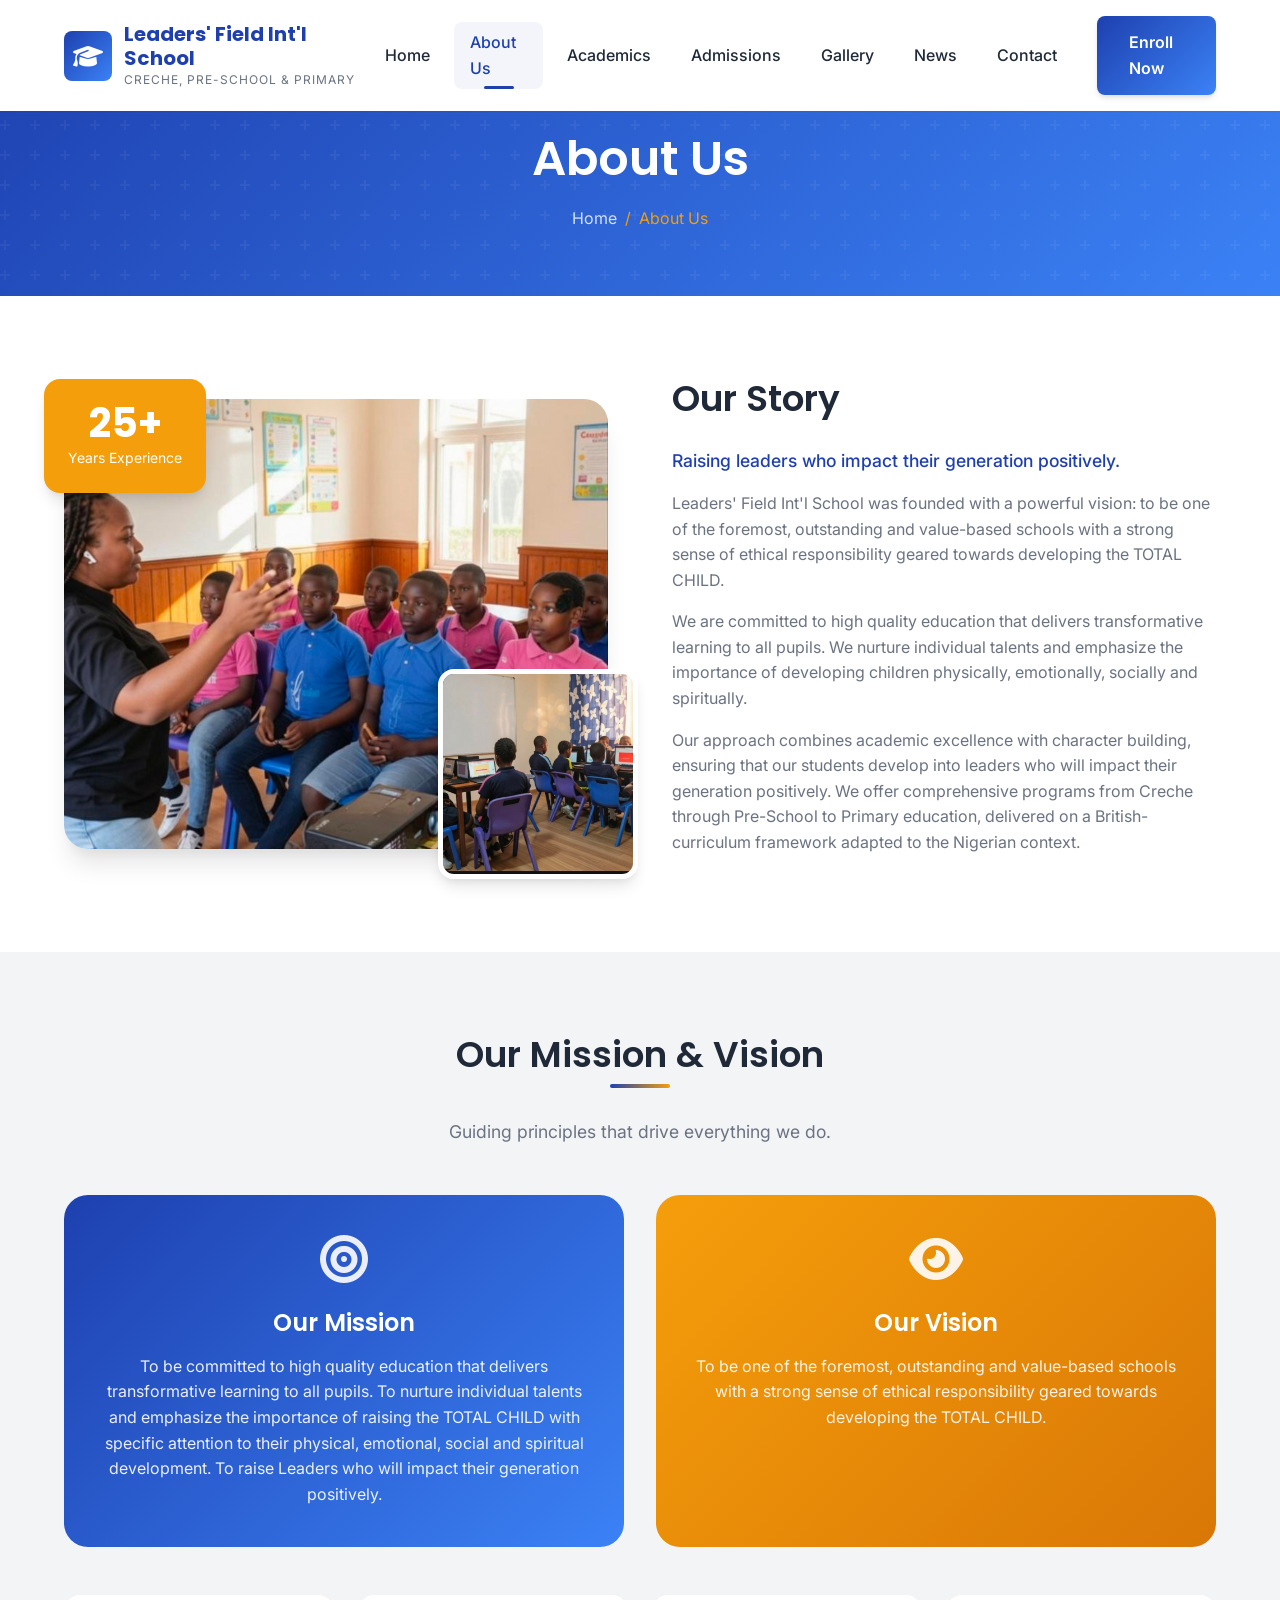
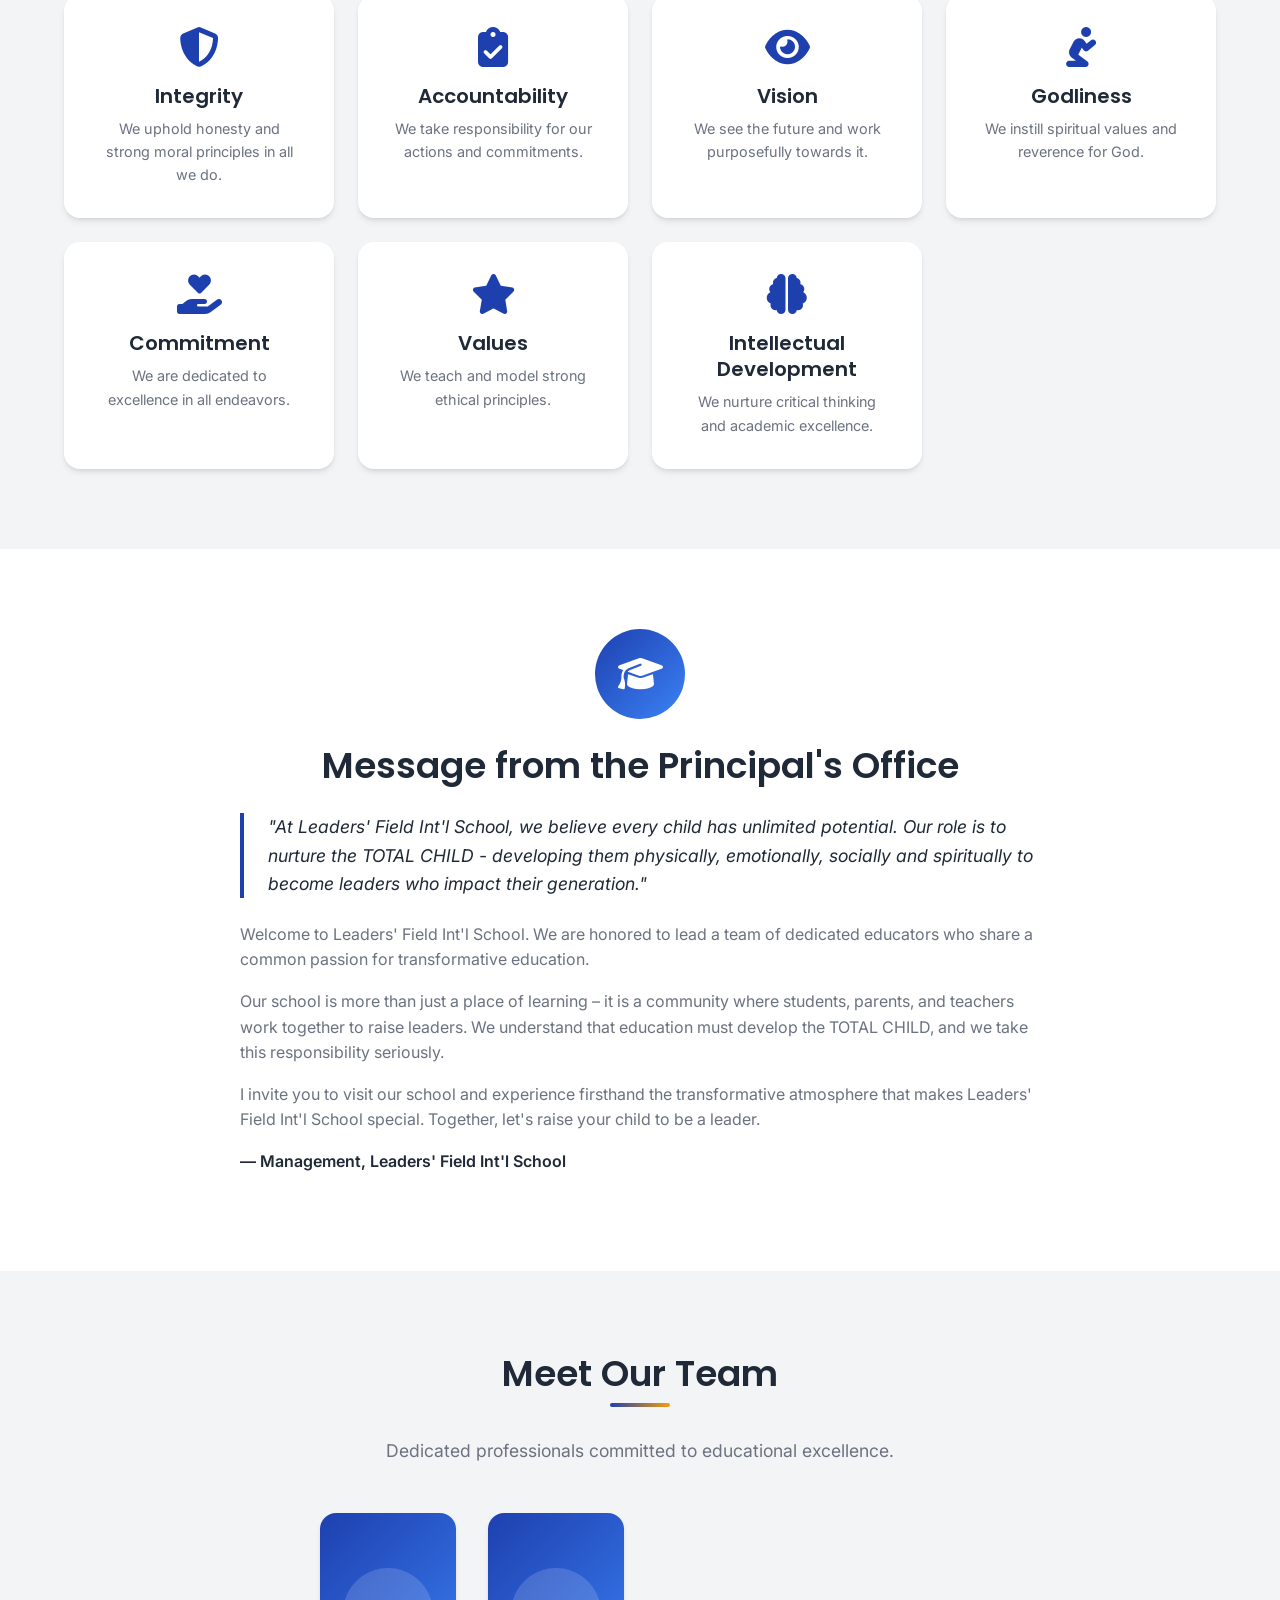
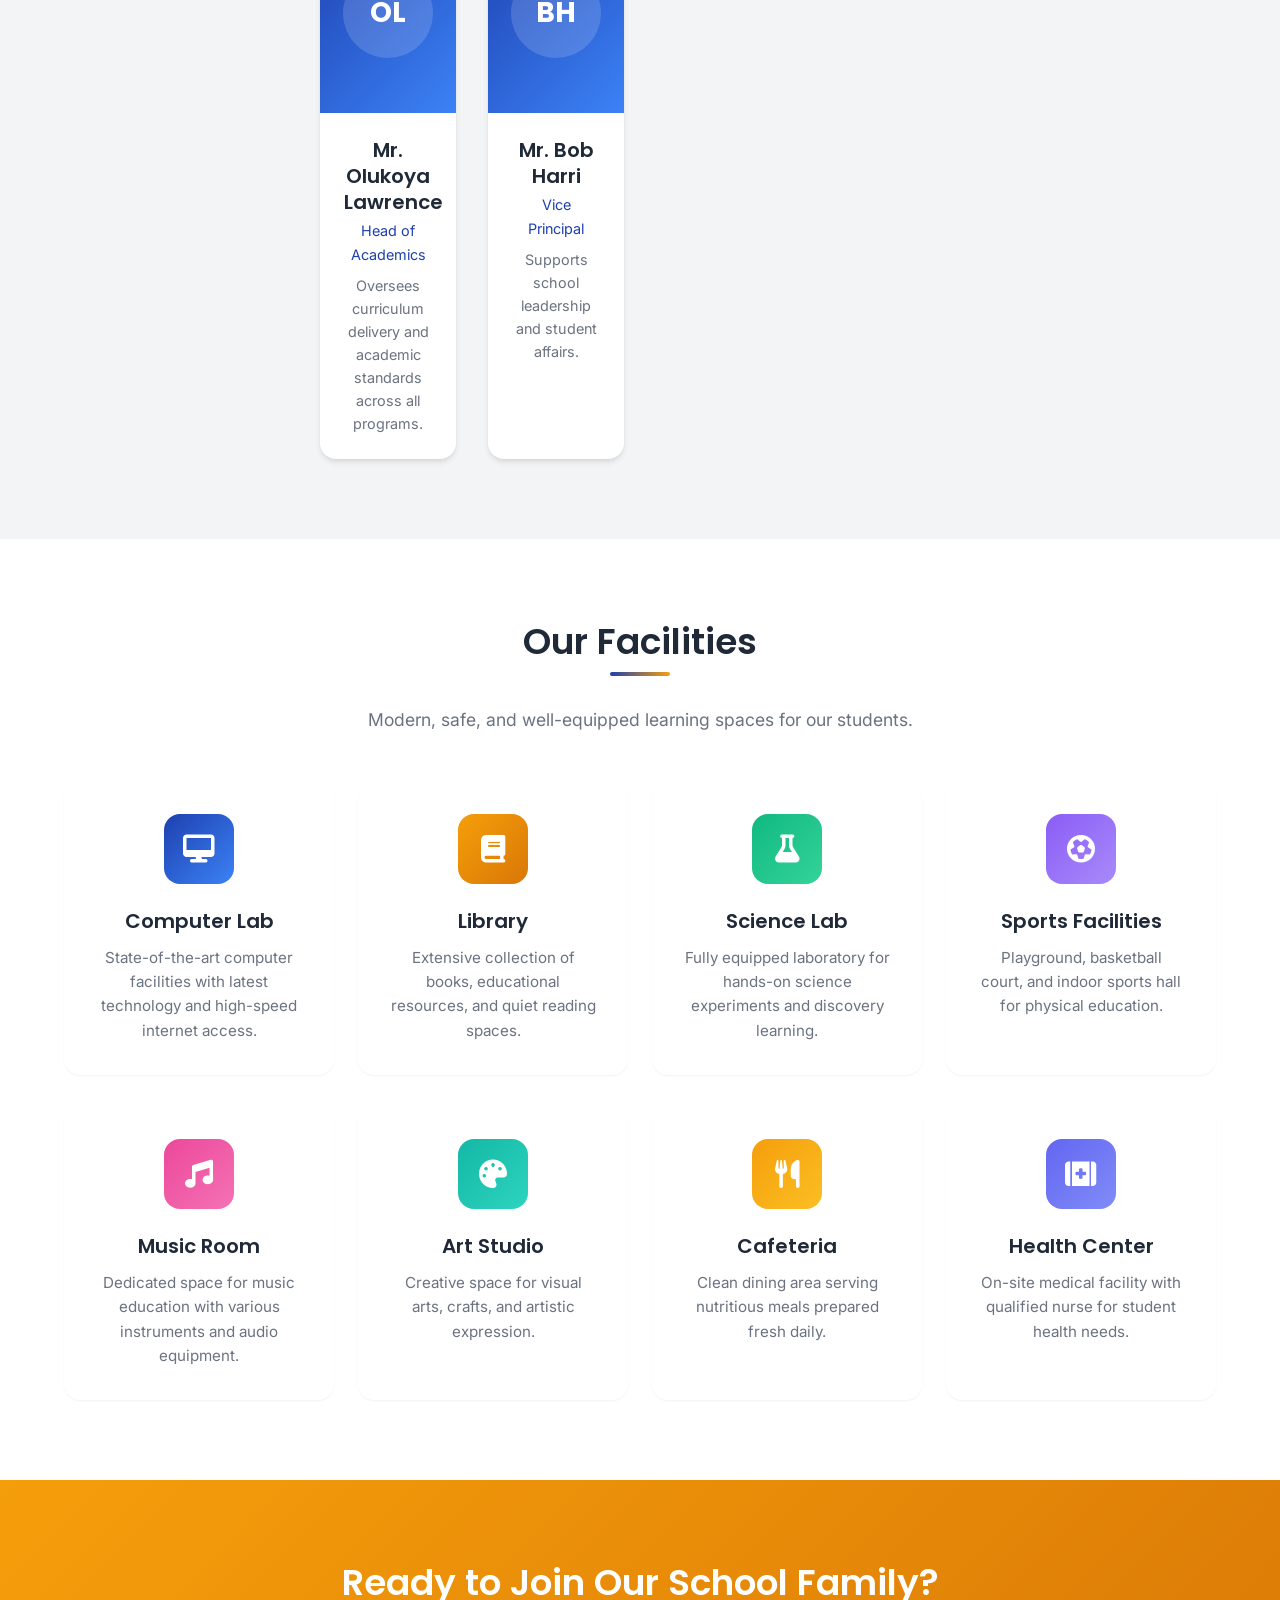
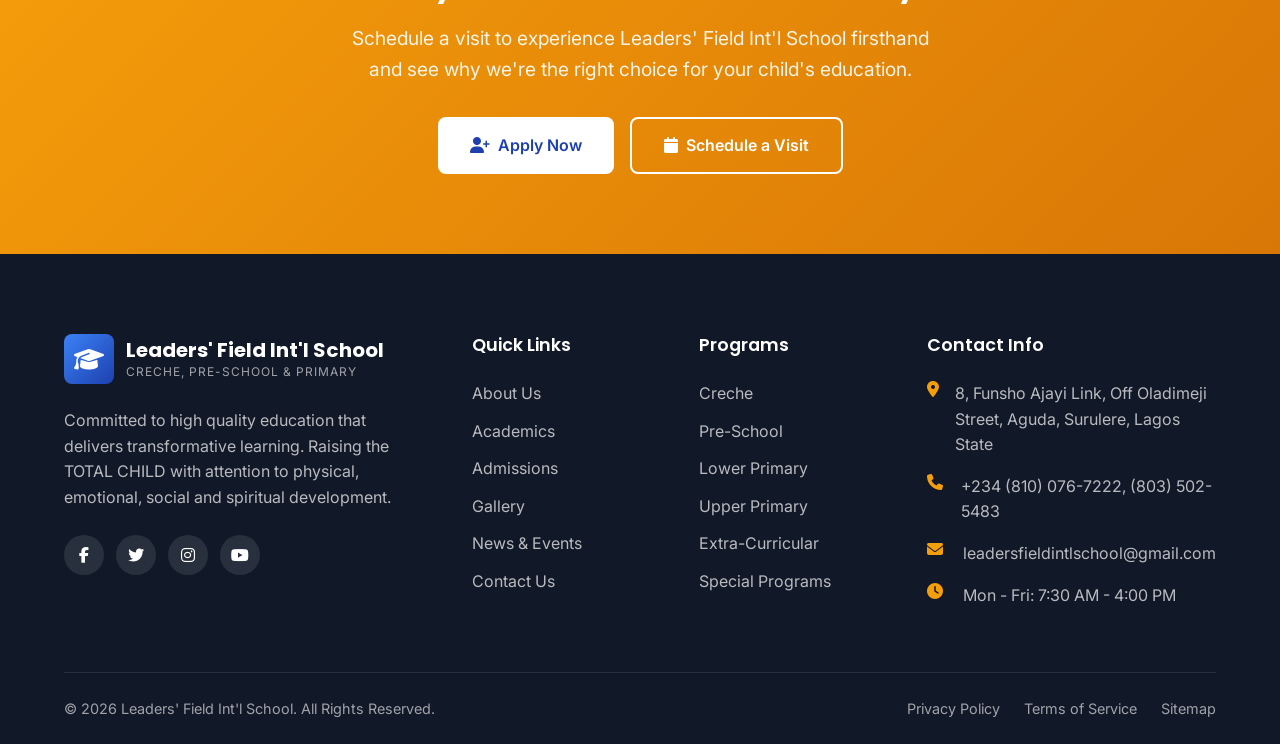
==== commit 27ee7446: "Fix responsive collapse for two-column layouts - Team grid inline style was overriding the mobile br" ====
--- a/about.html
+++ b/about.html
@@ -80,7 +80,7 @@
     <!-- About Introduction -->
     <section class="section about-intro">
         <div class="container">
-            <div class="about-preview" style="display: grid; grid-template-columns: 1fr 1fr; gap: 4rem; align-items: center;">
+            <div class="about-preview grid-2-col" style="gap: 4rem; align-items: center;">
                 <div class="about-images">
                     <div class="about-img-main">
                         <img src="./images/teacher-teaching.jpg" alt="Leaders' Field Int'l School Building">
@@ -208,7 +208,7 @@
                 <p>Dedicated professionals committed to educational excellence.</p>
             </div>
 
-            <div class="team-grid" style="grid-template-columns: repeat(2, 1fr); max-width: 640px; margin: 0 auto;">
+            <div class="team-grid team-grid-two">
                 <div class="team-card">
                     <div class="team-avatar">
                         <span>OL</span>
--- a/css/style.css
+++ b/css/style.css
@@ -581,6 +581,19 @@
     align-items: center;
 }
 
+/* Reusable two-column grid (collapses to one column on tablets - see responsive.css) */
+.grid-2-col {
+    display: grid;
+    grid-template-columns: 1fr 1fr;
+}
+
+/* Two-card centered team grid (collapses to one column on phones - see responsive.css) */
+.team-grid-two {
+    grid-template-columns: repeat(2, 1fr);
+    max-width: 640px;
+    margin: 0 auto;
+}
+
 .about-images {
     position: relative;
 }
--- a/css/responsive.css
+++ b/css/responsive.css
@@ -208,6 +208,10 @@
         grid-template-columns: 1fr;
     }
 
+    .grid-2-col {
+        grid-template-columns: 1fr;
+    }
+
     .values-grid {
         grid-template-columns: repeat(2, 1fr);
     }
@@ -307,6 +311,11 @@
     /* Team */
     .team-grid {
         grid-template-columns: 1fr;
+    }
+
+    .team-grid-two {
+        grid-template-columns: 1fr;
+        max-width: 320px;
     }
 
     /* Values */
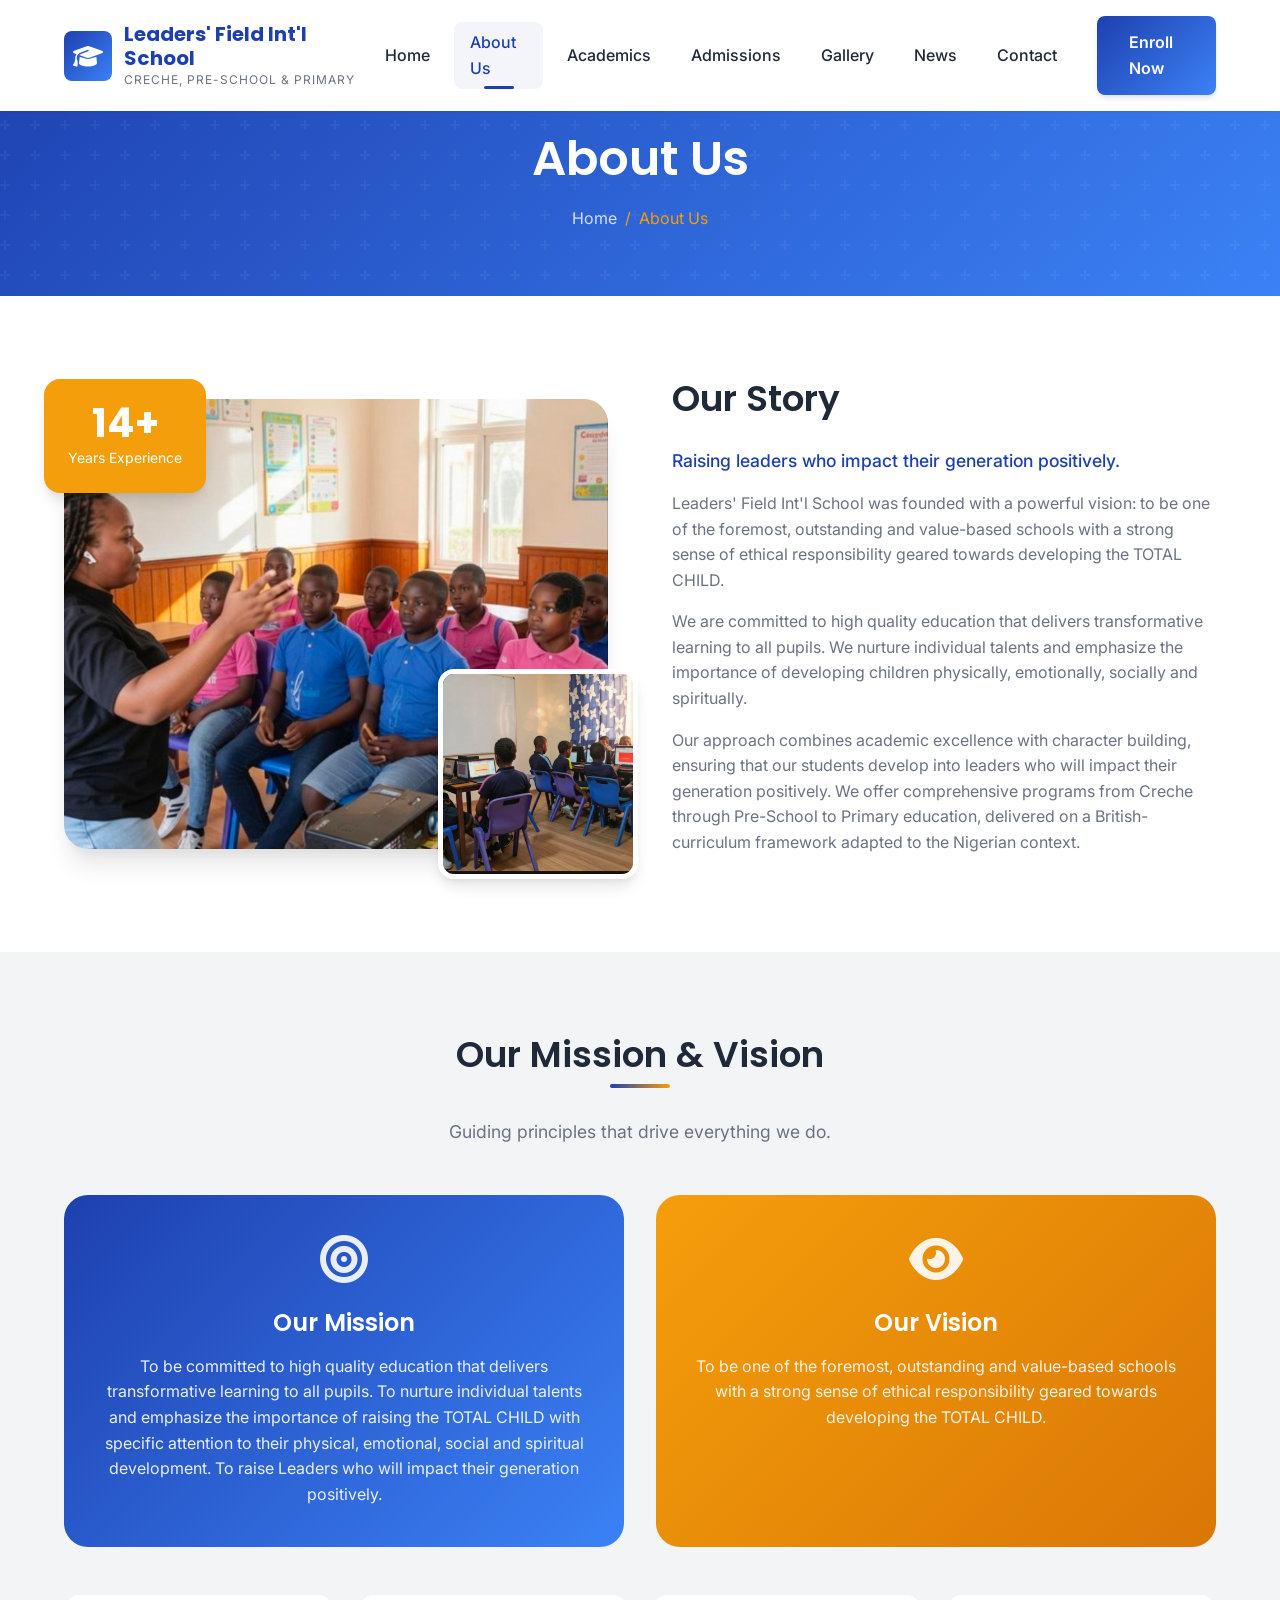
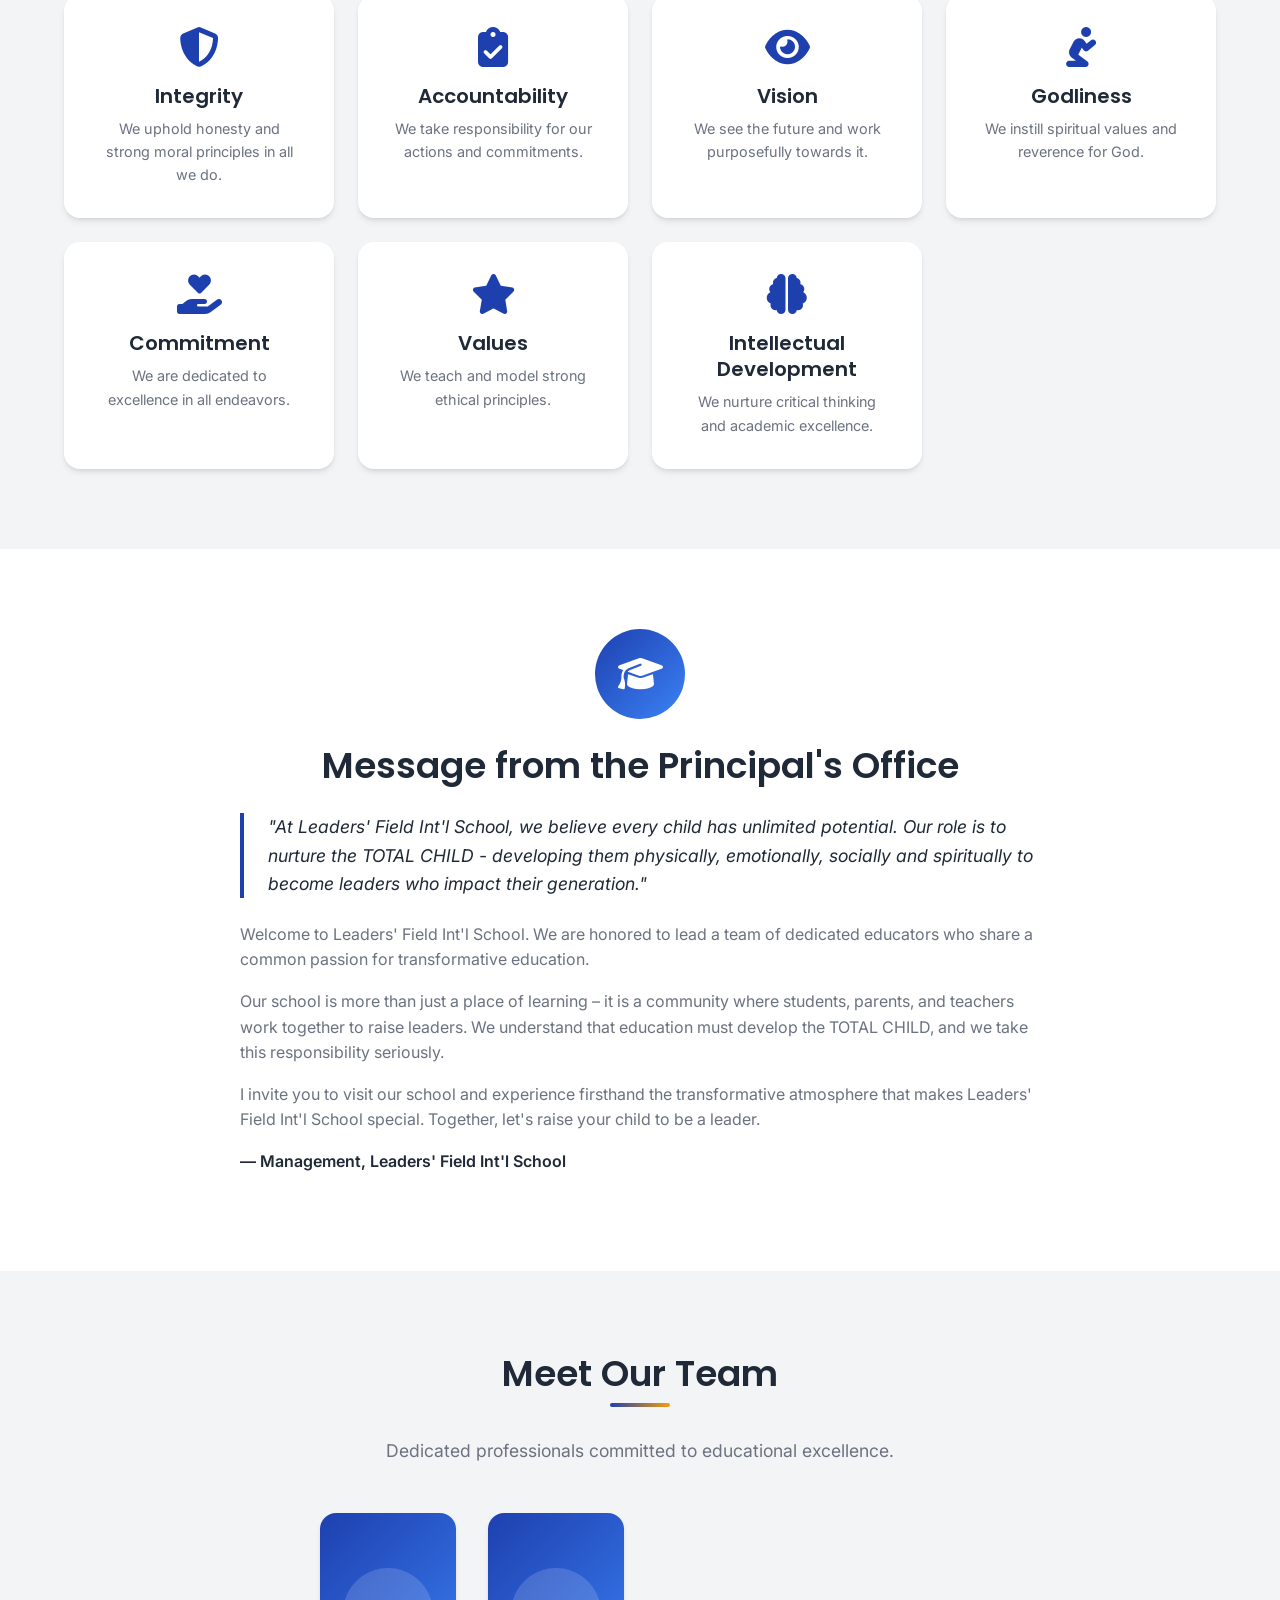
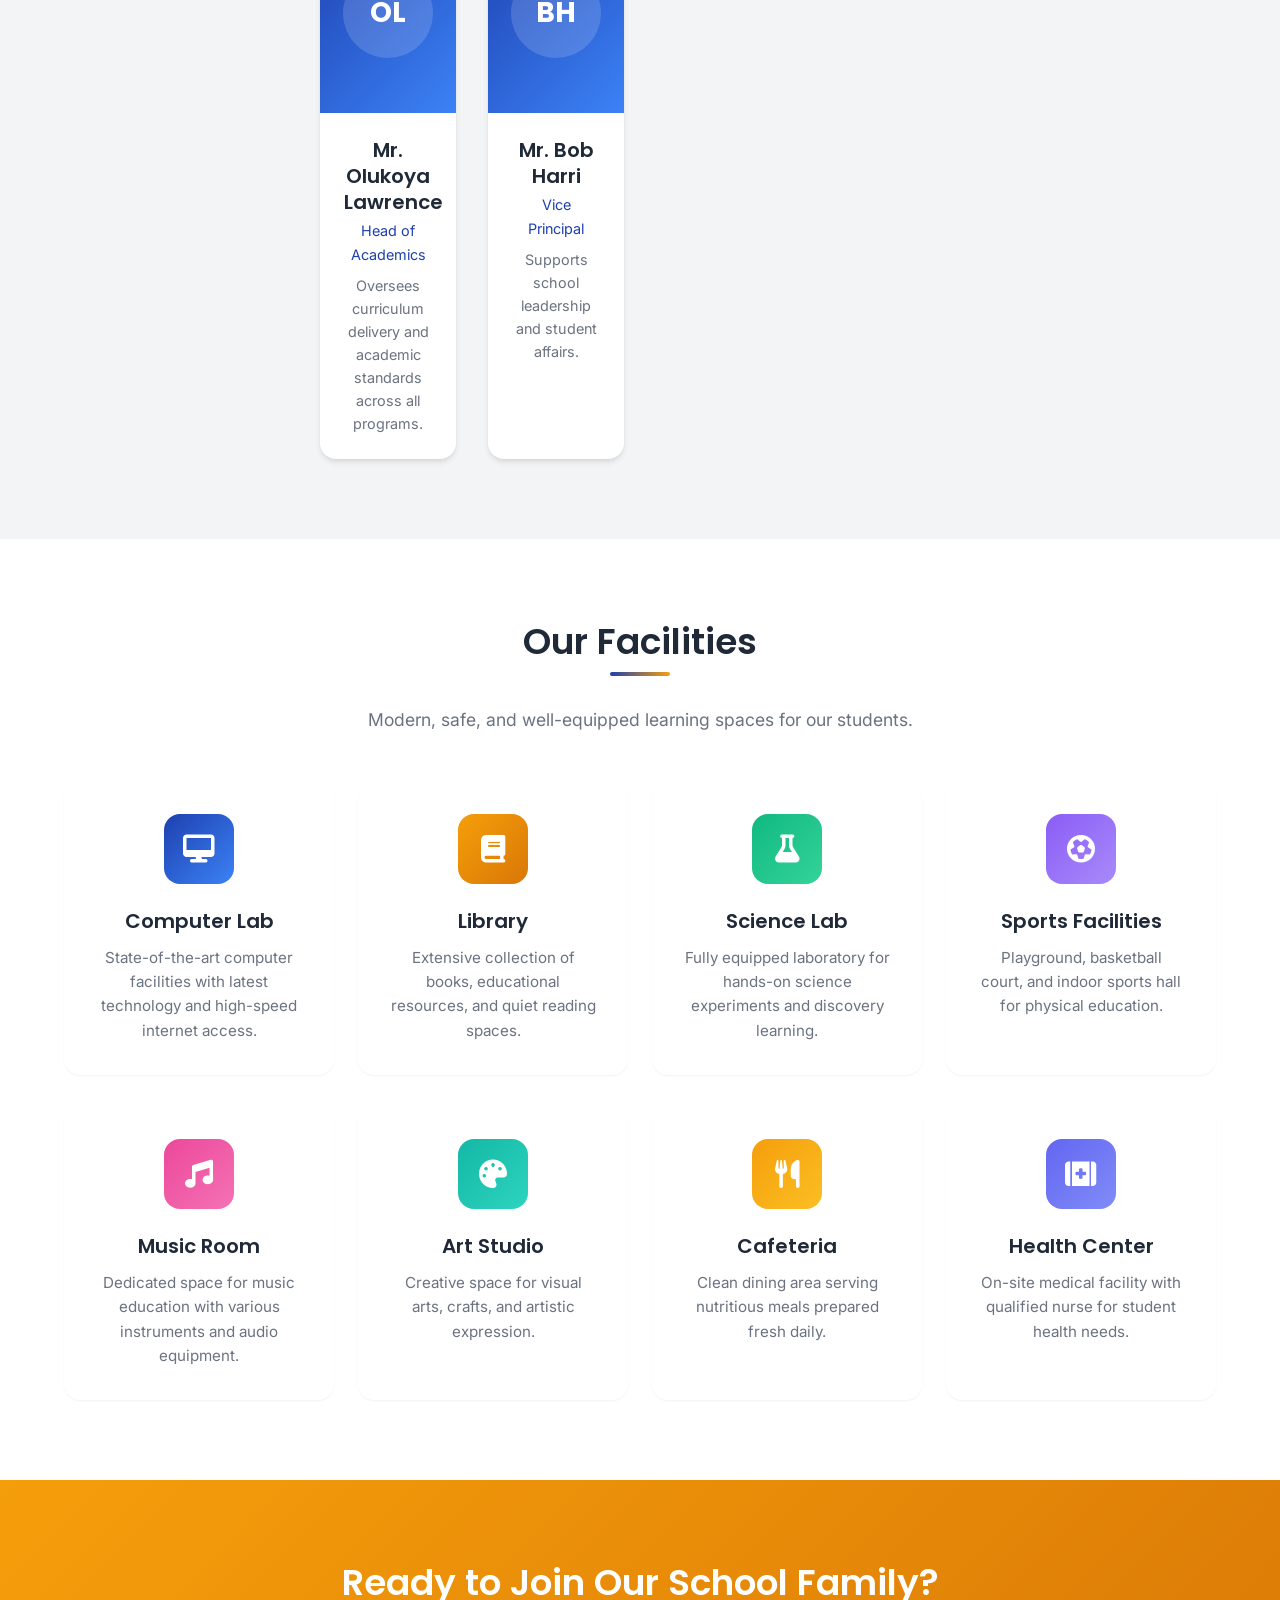
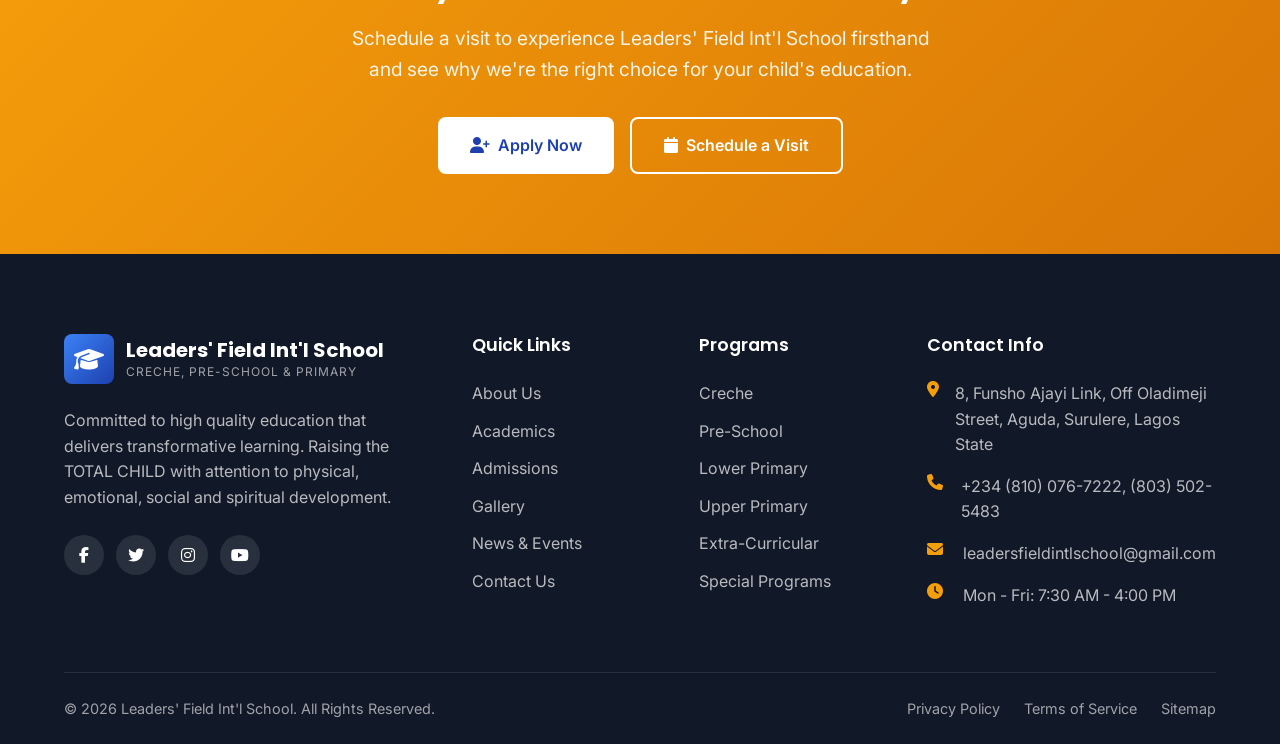
==== commit 529f1c61: "Make homepage stats internally consistent and realistic - 25+ years -> 14+ years - 50+ teachers -> 1" ====
--- a/about.html
+++ b/about.html
@@ -89,7 +89,7 @@
                         <img src="./images/computer-room.jpg" alt="Students learning">
                     </div>
                     <div class="experience-badge">
-                        <div class="years">25+</div>
+                        <div class="years">14+</div>
                         <div class="text">Years Experience</div>
                     </div>
                 </div>
